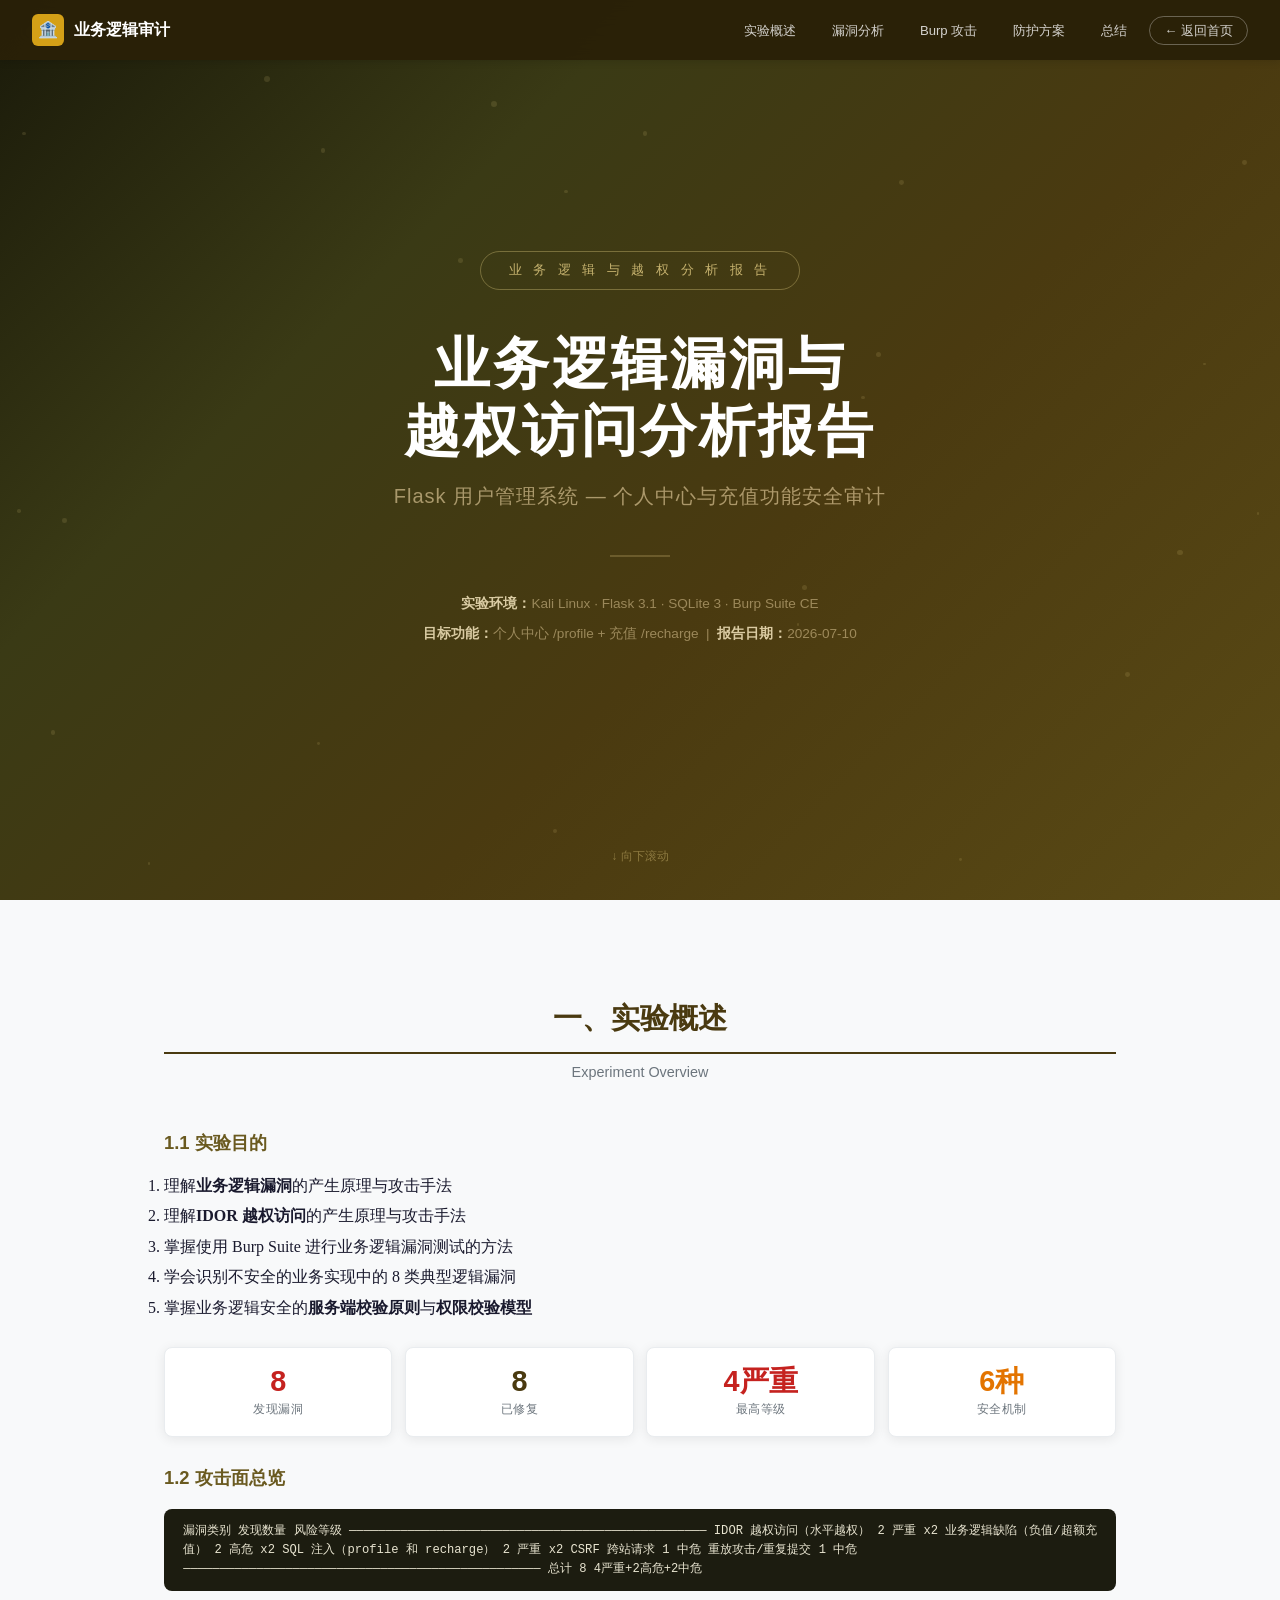
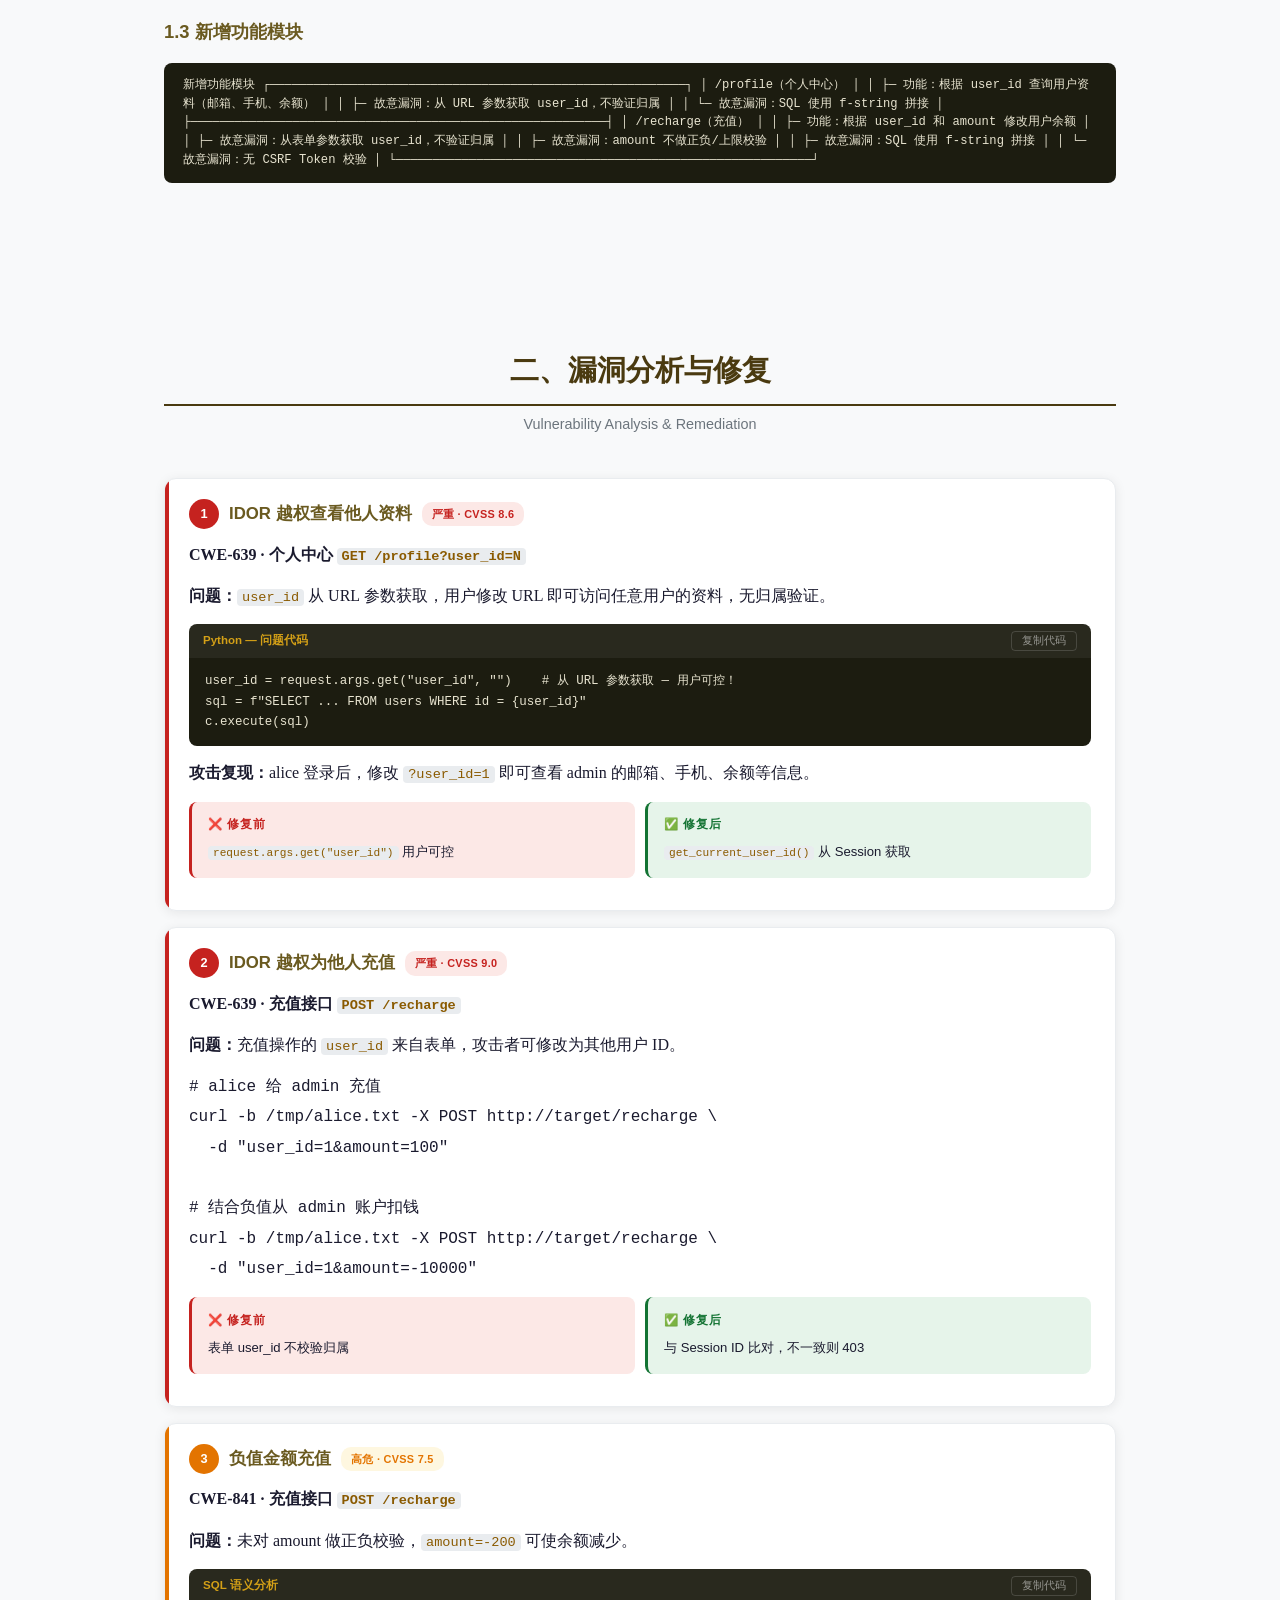
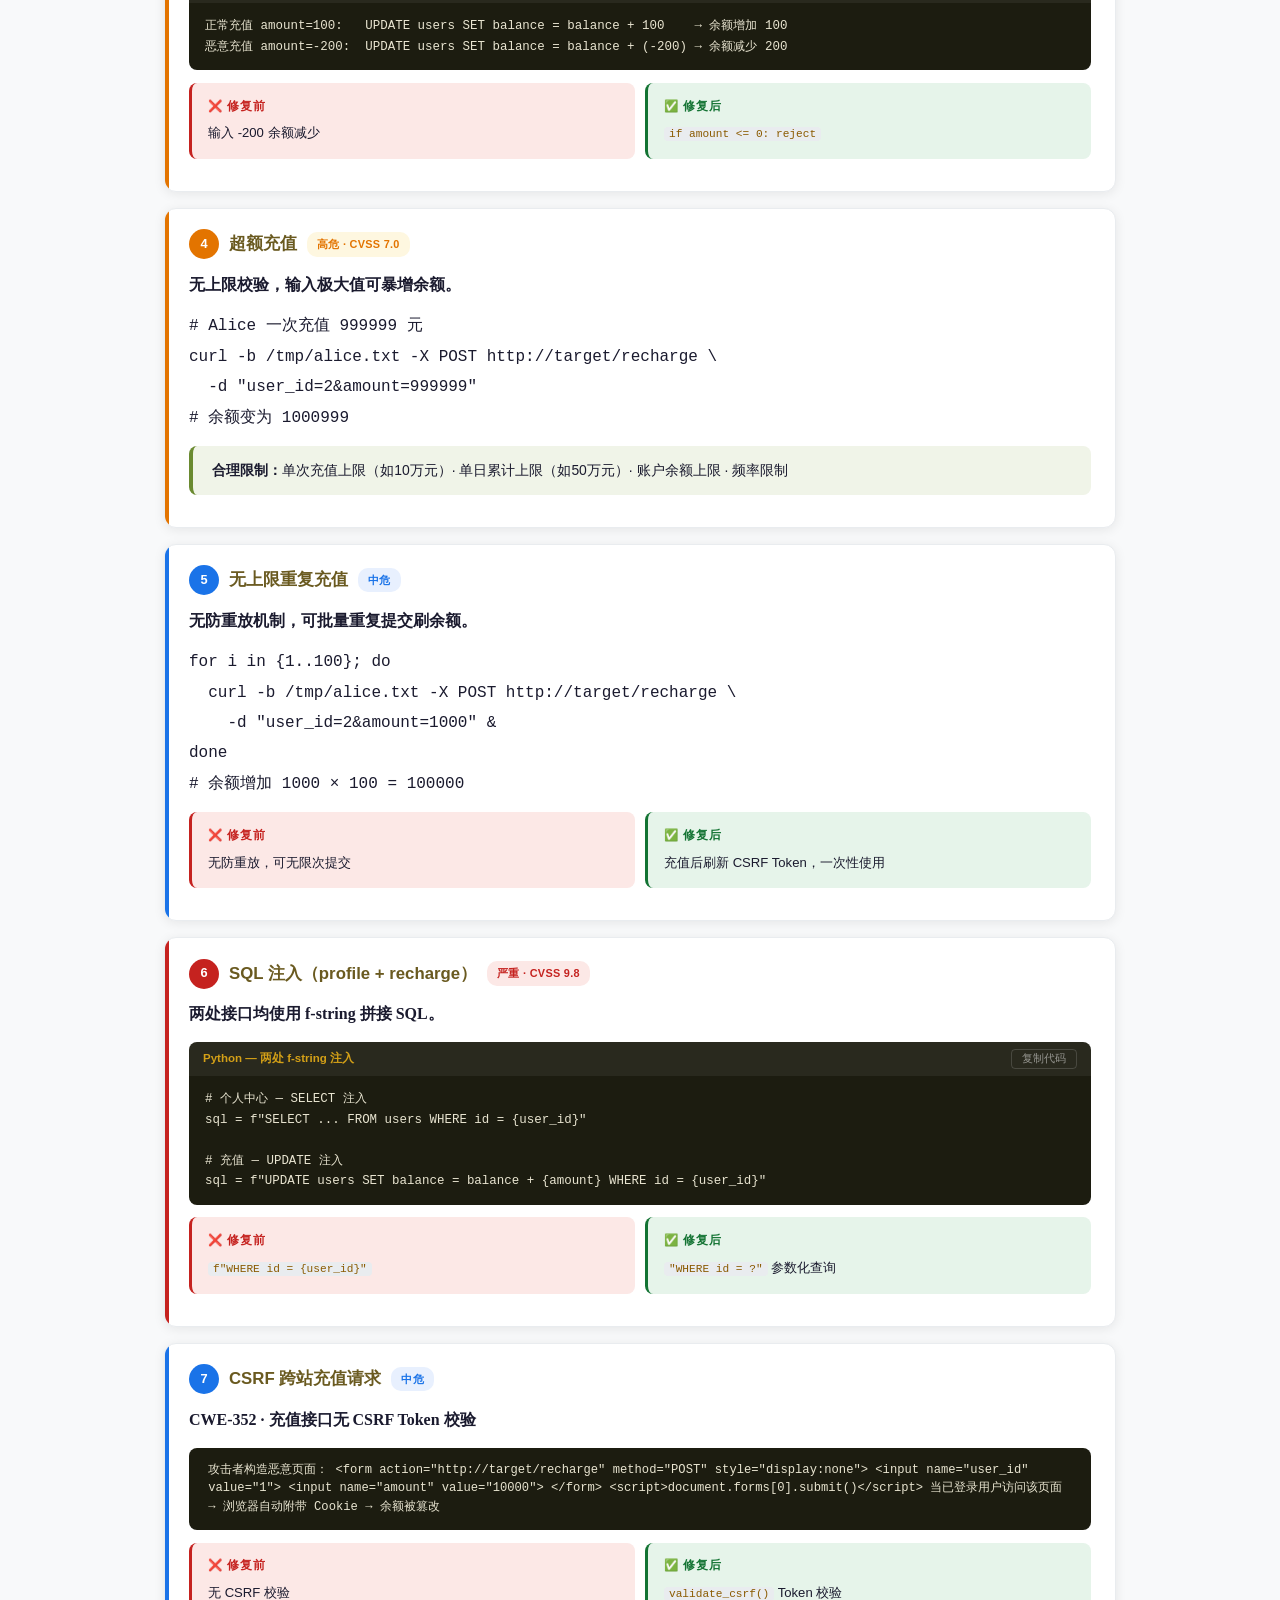
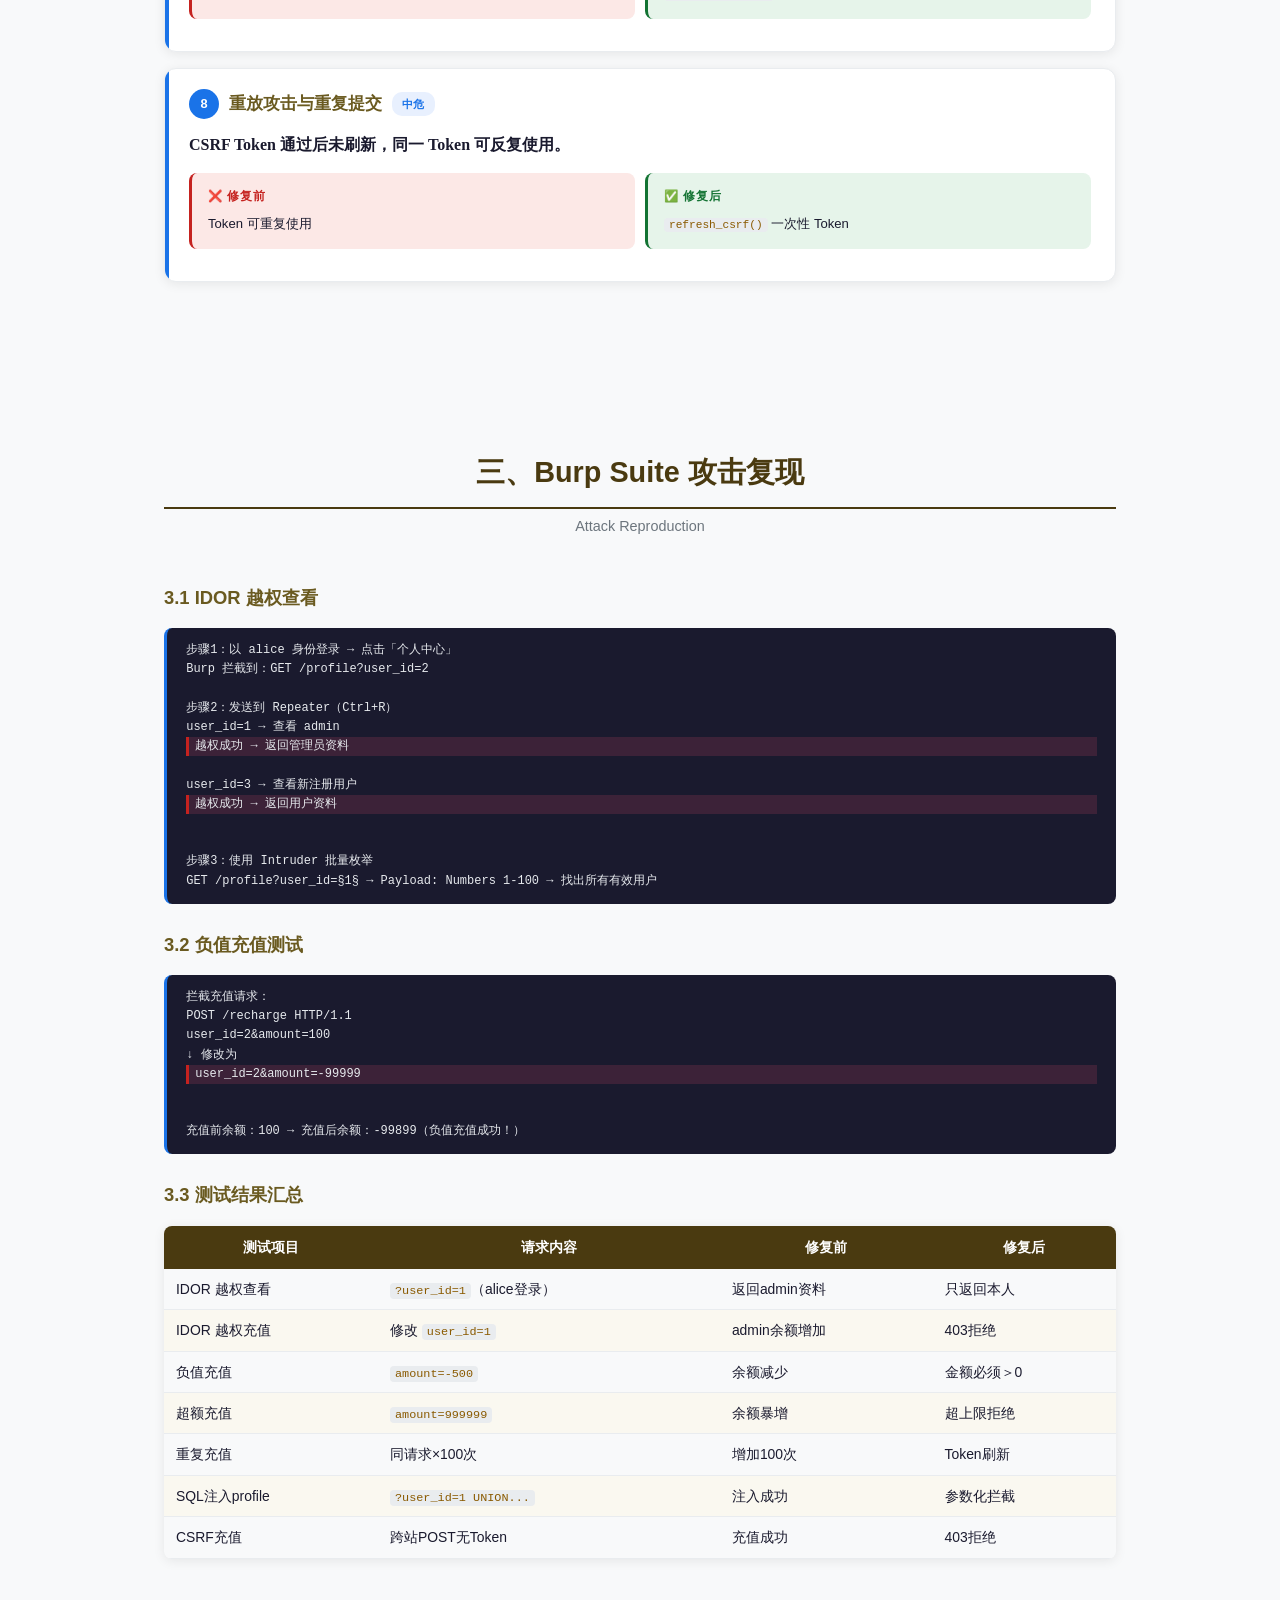
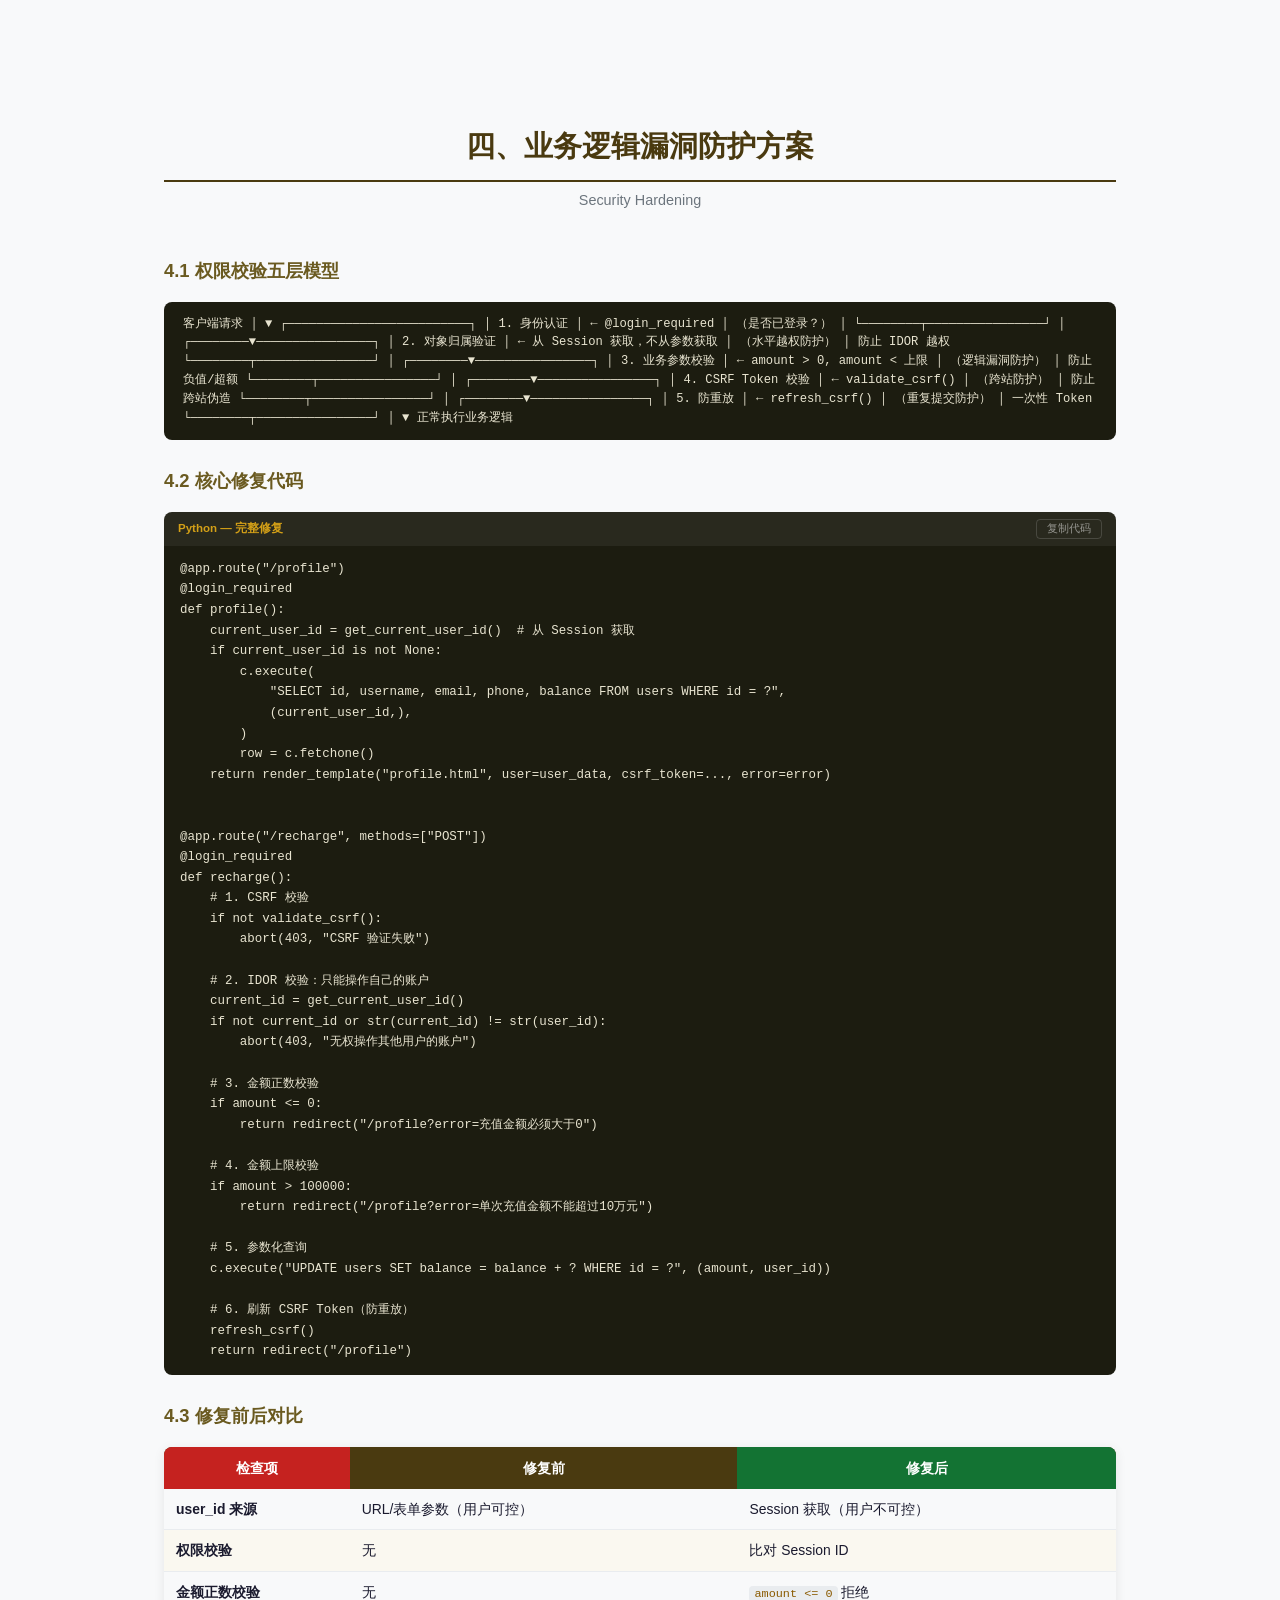
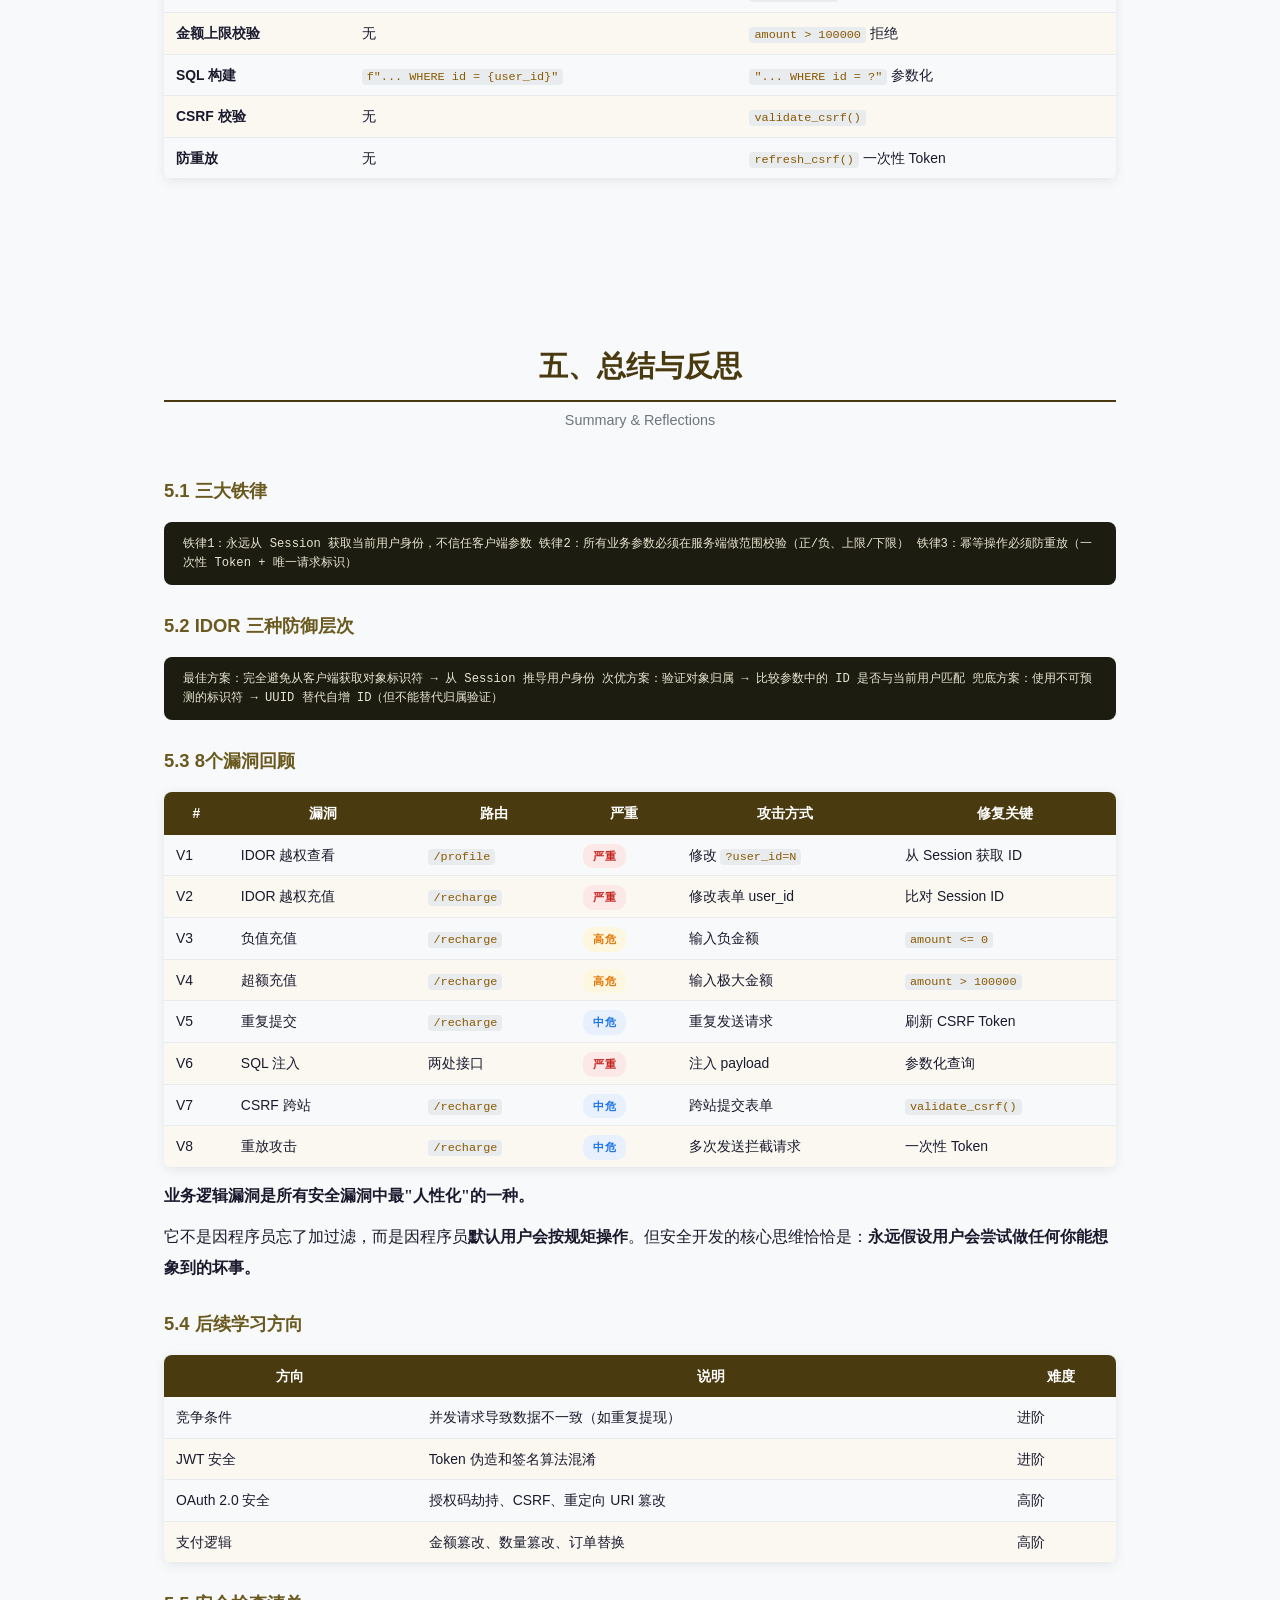
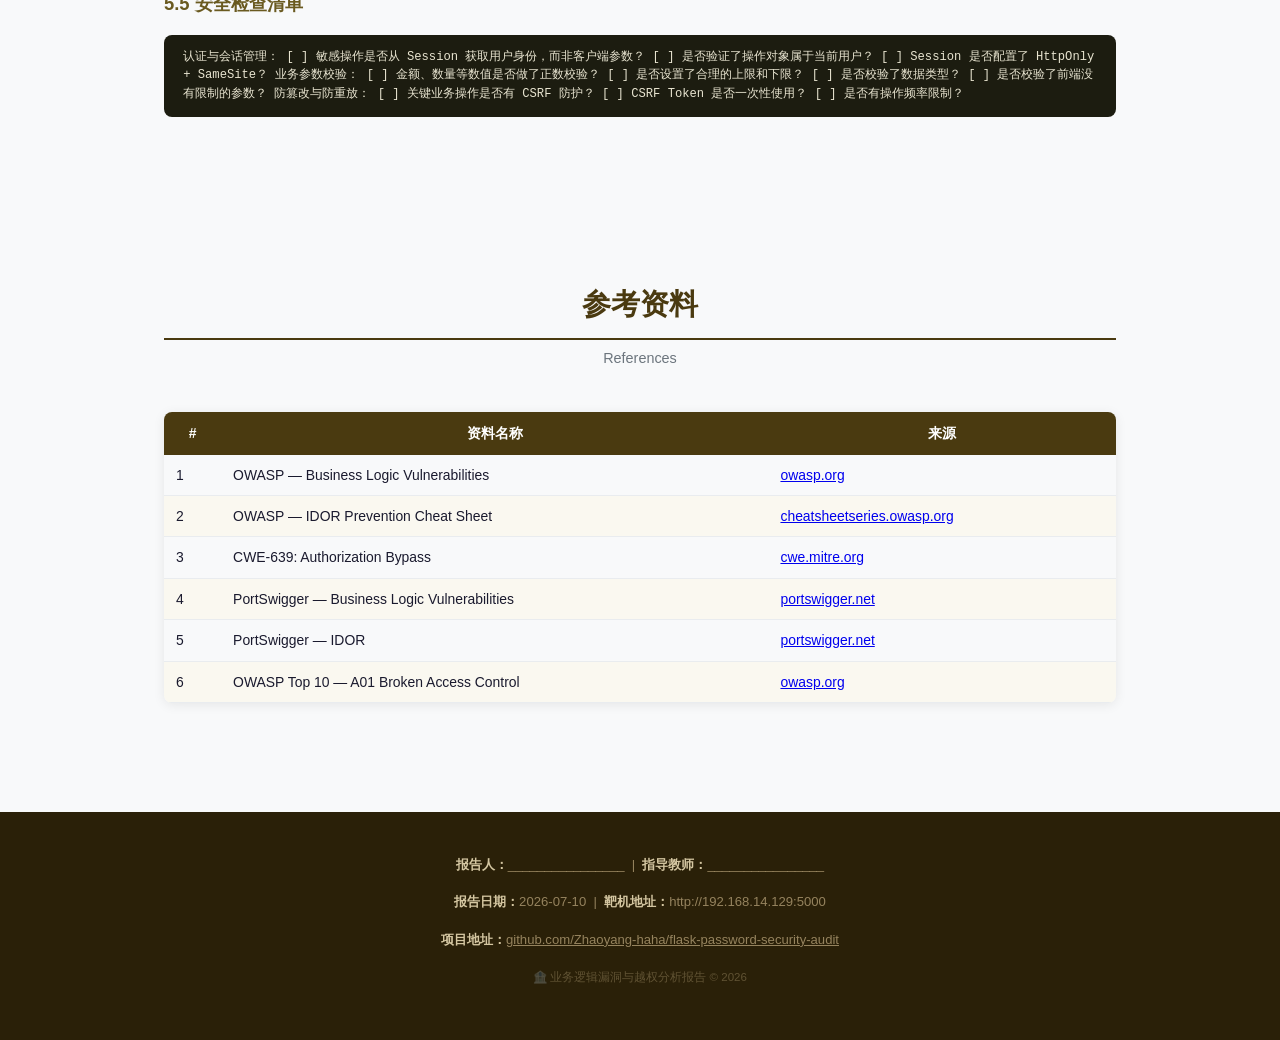
==== business-logic-audit/index.html @ 37bab491 "🔒 Add CSRF Vulnerability Audit report (restore all previous reports) - New: csrf-audit/ — 5 CSRF vul" ====
<!DOCTYPE html>
<html lang="zh-CN">
<head>
<meta charset="UTF-8">
<meta name="viewport" content="width=device-width, initial-scale=1.0">
<meta name="description" content="业务逻辑漏洞与越权访问分析报告 — 8 类漏洞分析与修复，涵盖 IDOR、负值充值、CSRF 等">
<meta property="og:title" content="业务逻辑漏洞与越权访问分析报告">
<meta property="og:description" content="个人中心与充值功能安全审计 — 8个漏洞 + 6种安全机制">
<title>业务逻辑漏洞与越权分析报告 | Flask 安全审计</title>
<link rel="stylesheet" href="css/style.css">
<link rel="icon" href="data:image/svg+xml,<svg xmlns=%22http://www.w3.org/2000/svg%22 viewBox=%220 0 100 100%22><text y=%22.9em%22 font-size=%2290%22>🏦</text></svg>">
</head>
<body>

<nav class="navbar">
  <a href="../" class="nav-brand"><span class="brand-icon">🏦</span> 业务逻辑审计</a>
  <button class="nav-toggle">☰</button>
  <ul class="nav-links">
    <li><a href="#overview">实验概述</a></li>
    <li><a href="#vulns">漏洞分析</a></li>
    <li><a href="#burp">Burp 攻击</a></li>
    <li><a href="#fix">防护方案</a></li>
    <li><a href="#summary">总结</a></li>
    <li><a href="../" style="border:1px solid rgba(255,255,255,0.3);">← 返回首页</a></li>
  </ul>
</nav>

<header class="hero">
  <div class="hero-particles"></div>
  <div class="hero-badge">业 务 逻 辑 与 越 权 分 析 报 告</div>
  <h1>业务逻辑漏洞与<br>越权访问分析报告</h1>
  <p class="hero-sub">Flask 用户管理系统 — 个人中心与充值功能安全审计</p>
  <div class="hero-divider"></div>
  <div class="hero-meta">
    <strong>实验环境：</strong>Kali Linux · Flask 3.1 · SQLite 3 · Burp Suite CE<br>
    <strong>目标功能：</strong>个人中心 /profile + 充值 /recharge &nbsp;|&nbsp; <strong>报告日期：</strong>2026-07-10
  </div>
  <div class="hero-scroll">↓ 向下滚动</div>
</header>

<main class="container">

<section id="overview" class="section">
  <div class="section-header"><h2>一、实验概述</h2><p>Experiment Overview</p></div>

  <h3>1.1 实验目的</h3>
  <ol>
    <li>理解<strong>业务逻辑漏洞</strong>的产生原理与攻击手法</li>
    <li>理解<strong>IDOR 越权访问</strong>的产生原理与攻击手法</li>
    <li>掌握使用 Burp Suite 进行业务逻辑漏洞测试的方法</li>
    <li>学会识别不安全的业务实现中的 8 类典型逻辑漏洞</li>
    <li>掌握业务逻辑安全的<strong>服务端校验原则</strong>与<strong>权限校验模型</strong></li>
  </ol>

  <div class="summary-stats">
    <div class="stat-card stat-danger"><div class="stat-num">8</div><div class="stat-label">发现漏洞</div></div>
    <div class="stat-card"><div class="stat-num">8</div><div class="stat-label">已修复</div></div>
    <div class="stat-card stat-danger"><div class="stat-num">4严重</div><div class="stat-label">最高等级</div></div>
    <div class="stat-card stat-warn"><div class="stat-num">6种</div><div class="stat-label">安全机制</div></div>
  </div>

  <h3>1.2 攻击面总览</h3>
  <div class="arch-box">
漏洞类别                    发现数量    风险等级
─────────────────────────────────────────────────
IDOR 越权访问（水平越权）        2         严重 x2
业务逻辑缺陷（负值/超额充值）    2         高危 x2
SQL 注入（profile 和 recharge）  2         严重 x2
CSRF 跨站请求                    1         中危
重放攻击/重复提交                1         中危
─────────────────────────────────────────────────
总计                             8    4严重+2高危+2中危
  </div>

  <h3>1.3 新增功能模块</h3>
  <div class="arch-box">
新增功能模块
┌─────────────────────────────────────────────────────────┐
│                  /profile（个人中心）                      │
│  ├─ 功能：根据 user_id 查询用户资料（邮箱、手机、余额）    │
│  ├─ 故意漏洞：从 URL 参数获取 user_id，不验证归属          │
│  └─ 故意漏洞：SQL 使用 f-string 拼接                       │
├─────────────────────────────────────────────────────────┤
│                  /recharge（充值）                          │
│  ├─ 功能：根据 user_id 和 amount 修改用户余额               │
│  ├─ 故意漏洞：从表单参数获取 user_id，不验证归属              │
│  ├─ 故意漏洞：amount 不做正负/上限校验                      │
│  ├─ 故意漏洞：SQL 使用 f-string 拼接                        │
│  └─ 故意漏洞：无 CSRF Token 校验                            │
└─────────────────────────────────────────────────────────┘
  </div>
</section>

<section id="vulns" class="section">
  <div class="section-header"><h2>二、漏洞分析与修复</h2><p>Vulnerability Analysis &amp; Remediation</p></div>

  <!-- V1 -->
  <div class="vuln-card sev-critical">
    <div class="vuln-header"><span class="vuln-num">1</span><h3>IDOR 越权查看他人资料</h3><span class="tag tag-critical">严重 · CVSS 8.6</span></div>
    <p><strong>CWE-639 · 个人中心 <code>GET /profile?user_id=N</code></strong></p>
    <p><strong>问题：</strong><code>user_id</code> 从 URL 参数获取，用户修改 URL 即可访问任意用户的资料，无归属验证。</p>
    <div class="code-block">
      <div class="code-header"><span class="code-lang">Python — 问题代码</span><button class="copy-btn">复制代码</button></div>
      <pre>user_id = request.args.get("user_id", "")    # 从 URL 参数获取 — 用户可控！
sql = f"SELECT ... FROM users WHERE id = {user_id}"
c.execute(sql)</pre>
    </div>
    <p><strong>攻击复现：</strong>alice 登录后，修改 <code>?user_id=1</code> 即可查看 admin 的邮箱、手机、余额等信息。</p>
    <div class="fix-compare">
      <div class="fix-box fix-before"><span class="fix-label">❌ 修复前</span><code>request.args.get("user_id")</code> 用户可控</div>
      <div class="fix-box fix-after"><span class="fix-label">✅ 修复后</span><code>get_current_user_id()</code> 从 Session 获取</div>
    </div>
  </div>

  <!-- V2 -->
  <div class="vuln-card sev-critical">
    <div class="vuln-header"><span class="vuln-num">2</span><h3>IDOR 越权为他人充值</h3><span class="tag tag-critical">严重 · CVSS 9.0</span></div>
    <p><strong>CWE-639 · 充值接口 <code>POST /recharge</code></strong></p>
    <p><strong>问题：</strong>充值操作的 <code>user_id</code> 来自表单，攻击者可修改为其他用户 ID。</p>
    <pre># alice 给 admin 充值
curl -b /tmp/alice.txt -X POST http://target/recharge \
  -d "user_id=1&amount=100"

# 结合负值从 admin 账户扣钱
curl -b /tmp/alice.txt -X POST http://target/recharge \
  -d "user_id=1&amount=-10000"</pre>
    <div class="fix-compare">
      <div class="fix-box fix-before"><span class="fix-label">❌ 修复前</span>表单 user_id 不校验归属</div>
      <div class="fix-box fix-after"><span class="fix-label">✅ 修复后</span>与 Session ID 比对，不一致则 403</div>
    </div>
  </div>

  <!-- V3 -->
  <div class="vuln-card sev-high">
    <div class="vuln-header"><span class="vuln-num">3</span><h3>负值金额充值</h3><span class="tag tag-high">高危 · CVSS 7.5</span></div>
    <p><strong>CWE-841 · 充值接口 <code>POST /recharge</code></strong></p>
    <p><strong>问题：</strong>未对 amount 做正负校验，<code>amount=-200</code> 可使余额减少。</p>
    <div class="code-block">
      <div class="code-header"><span class="code-lang">SQL 语义分析</span><button class="copy-btn">复制代码</button></div>
      <pre>正常充值 amount=100:   UPDATE users SET balance = balance + 100    → 余额增加 100
恶意充值 amount=-200:  UPDATE users SET balance = balance + (-200) → 余额减少 200</pre>
    </div>
    <div class="fix-compare">
      <div class="fix-box fix-before"><span class="fix-label">❌ 修复前</span>输入 -200 余额减少</div>
      <div class="fix-box fix-after"><span class="fix-label">✅ 修复后</span><code>if amount &lt;= 0: reject</code></div>
    </div>
  </div>

  <!-- V4 -->
  <div class="vuln-card sev-high">
    <div class="vuln-header"><span class="vuln-num">4</span><h3>超额充值</h3><span class="tag tag-high">高危 · CVSS 7.0</span></div>
    <p><strong>无上限校验，输入极大值可暴增余额。</strong></p>
    <pre># Alice 一次充值 999999 元
curl -b /tmp/alice.txt -X POST http://target/recharge \
  -d "user_id=2&amount=999999"
# 余额变为 1000999</pre>
    <div class="info-box"><strong>合理限制：</strong>单次充值上限（如10万元）· 单日累计上限（如50万元）· 账户余额上限 · 频率限制</div>
  </div>

  <!-- V5 -->
  <div class="vuln-card sev-medium">
    <div class="vuln-header"><span class="vuln-num">5</span><h3>无上限重复充值</h3><span class="tag tag-medium">中危</span></div>
    <p><strong>无防重放机制，可批量重复提交刷余额。</strong></p>
    <pre>for i in {1..100}; do
  curl -b /tmp/alice.txt -X POST http://target/recharge \
    -d "user_id=2&amount=1000" &
done
# 余额增加 1000 × 100 = 100000</pre>
    <div class="fix-compare">
      <div class="fix-box fix-before"><span class="fix-label">❌ 修复前</span>无防重放，可无限次提交</div>
      <div class="fix-box fix-after"><span class="fix-label">✅ 修复后</span>充值后刷新 CSRF Token，一次性使用</div>
    </div>
  </div>

  <!-- V6 -->
  <div class="vuln-card sev-critical">
    <div class="vuln-header"><span class="vuln-num">6</span><h3>SQL 注入（profile + recharge）</h3><span class="tag tag-critical">严重 · CVSS 9.8</span></div>
    <p><strong>两处接口均使用 f-string 拼接 SQL。</strong></p>
    <div class="code-block">
      <div class="code-header"><span class="code-lang">Python — 两处 f-string 注入</span><button class="copy-btn">复制代码</button></div>
      <pre># 个人中心 — SELECT 注入
sql = f"SELECT ... FROM users WHERE id = {user_id}"

# 充值 — UPDATE 注入
sql = f"UPDATE users SET balance = balance + {amount} WHERE id = {user_id}"</pre>
    </div>
    <div class="fix-compare">
      <div class="fix-box fix-before"><span class="fix-label">❌ 修复前</span><code>f"WHERE id = {user_id}"</code></div>
      <div class="fix-box fix-after"><span class="fix-label">✅ 修复后</span><code>"WHERE id = ?"</code> 参数化查询</div>
    </div>
  </div>

  <!-- V7 -->
  <div class="vuln-card sev-medium">
    <div class="vuln-header"><span class="vuln-num">7</span><h3>CSRF 跨站充值请求</h3><span class="tag tag-medium">中危</span></div>
    <p><strong>CWE-352 · 充值接口无 CSRF Token 校验</strong></p>
    <div class="arch-box">
攻击者构造恶意页面：
&lt;form action="http://target/recharge" method="POST" style="display:none"&gt;
  &lt;input name="user_id" value="1"&gt;
  &lt;input name="amount" value="10000"&gt;
&lt;/form&gt;
&lt;script&gt;document.forms[0].submit()&lt;/script&gt;

当已登录用户访问该页面 → 浏览器自动附带 Cookie → 余额被篡改
    </div>
    <div class="fix-compare">
      <div class="fix-box fix-before"><span class="fix-label">❌ 修复前</span>无 CSRF 校验</div>
      <div class="fix-box fix-after"><span class="fix-label">✅ 修复后</span><code>validate_csrf()</code> Token 校验</div>
    </div>
  </div>

  <!-- V8 -->
  <div class="vuln-card sev-medium">
    <div class="vuln-header"><span class="vuln-num">8</span><h3>重放攻击与重复提交</h3><span class="tag tag-medium">中危</span></div>
    <p><strong>CSRF Token 通过后未刷新，同一 Token 可反复使用。</strong></p>
    <div class="fix-compare">
      <div class="fix-box fix-before"><span class="fix-label">❌ 修复前</span>Token 可重复使用</div>
      <div class="fix-box fix-after"><span class="fix-label">✅ 修复后</span><code>refresh_csrf()</code> 一次性 Token</div>
    </div>
  </div>
</section>

<section id="burp" class="section">
  <div class="section-header"><h2>三、Burp Suite 攻击复现</h2><p>Attack Reproduction</p></div>

  <h3>3.1 IDOR 越权查看</h3>
  <div class="burp-panel">
步骤1：以 alice 身份登录 → 点击「个人中心」<br>
Burp 拦截到：GET /profile?user_id=2<br><br>
步骤2：发送到 Repeater（Ctrl+R）<br>
  user_id=1 → 查看 admin      <span class="hl">越权成功 → 返回管理员资料</span><br>
  user_id=3 → 查看新注册用户    <span class="hl">越权成功 → 返回用户资料</span><br><br>
步骤3：使用 Intruder 批量枚举<br>
  GET /profile?user_id=§1§  →  Payload: Numbers 1-100 → 找出所有有效用户
  </div>

  <h3>3.2 负值充值测试</h3>
  <div class="burp-panel">
拦截充值请求：<br>
POST /recharge HTTP/1.1<br>
user_id=2&amount=100<br>
              ↓ 修改为<br>
<span class="hl">user_id=2&amount=-99999</span><br><br>
充值前余额：100 → 充值后余额：-99899（负值充值成功！）
  </div>

  <h3>3.3 测试结果汇总</h3>
  <div class="table-wrapper">
    <table>
      <thead><tr><th>测试项目</th><th>请求内容</th><th>修复前</th><th>修复后</th></tr></thead>
      <tbody>
        <tr><td>IDOR 越权查看</td><td><code>?user_id=1</code>（alice登录）</td><td>返回admin资料</td><td>只返回本人</td></tr>
        <tr><td>IDOR 越权充值</td><td>修改 <code>user_id=1</code></td><td>admin余额增加</td><td>403拒绝</td></tr>
        <tr><td>负值充值</td><td><code>amount=-500</code></td><td>余额减少</td><td>金额必须＞0</td></tr>
        <tr><td>超额充值</td><td><code>amount=999999</code></td><td>余额暴增</td><td>超上限拒绝</td></tr>
        <tr><td>重复充值</td><td>同请求×100次</td><td>增加100次</td><td>Token刷新</td></tr>
        <tr><td>SQL注入profile</td><td><code>?user_id=1 UNION...</code></td><td>注入成功</td><td>参数化拦截</td></tr>
        <tr><td>CSRF充值</td><td>跨站POST无Token</td><td>充值成功</td><td>403拒绝</td></tr>
      </tbody>
    </table>
  </div>
</section>

<section id="fix" class="section">
  <div class="section-header"><h2>四、业务逻辑漏洞防护方案</h2><p>Security Hardening</p></div>

  <h3>4.1 权限校验五层模型</h3>
  <div class="arch-box">
              客户端请求
                  │
                  ▼
    ┌─────────────────────────┐
    │ 1. 身份认证             │  ← @login_required
    │    （是否已登录？）      │
    └────────┬────────────────┘
             │
    ┌────────▼────────────────┐
    │ 2. 对象归属验证          │  ← 从 Session 获取，不从参数获取
    │    （水平越权防护）      │     防止 IDOR 越权
    └────────┬────────────────┘
             │
    ┌────────▼────────────────┐
    │ 3. 业务参数校验          │  ← amount > 0, amount < 上限
    │    （逻辑漏洞防护）      │     防止负值/超额
    └────────┬────────────────┘
             │
    ┌────────▼────────────────┐
    │ 4. CSRF Token 校验      │  ← validate_csrf()
    │    （跨站防护）          │     防止跨站伪造
    └────────┬────────────────┘
             │
    ┌────────▼────────────────┐
    │ 5. 防重放                │  ← refresh_csrf()
    │    （重复提交防护）      │     一次性 Token
    └────────┬────────────────┘
             │
             ▼
        正常执行业务逻辑
  </div>

  <h3>4.2 核心修复代码</h3>
  <div class="code-block">
    <div class="code-header"><span class="code-lang">Python — 完整修复</span><button class="copy-btn">复制代码</button></div>
    <pre>@app.route("/profile")
@login_required
def profile():
    current_user_id = get_current_user_id()  # 从 Session 获取
    if current_user_id is not None:
        c.execute(
            "SELECT id, username, email, phone, balance FROM users WHERE id = ?",
            (current_user_id,),
        )
        row = c.fetchone()
    return render_template("profile.html", user=user_data, csrf_token=..., error=error)


@app.route("/recharge", methods=["POST"])
@login_required
def recharge():
    # 1. CSRF 校验
    if not validate_csrf():
        abort(403, "CSRF 验证失败")

    # 2. IDOR 校验：只能操作自己的账户
    current_id = get_current_user_id()
    if not current_id or str(current_id) != str(user_id):
        abort(403, "无权操作其他用户的账户")

    # 3. 金额正数校验
    if amount &lt;= 0:
        return redirect("/profile?error=充值金额必须大于0")

    # 4. 金额上限校验
    if amount > 100000:
        return redirect("/profile?error=单次充值金额不能超过10万元")

    # 5. 参数化查询
    c.execute("UPDATE users SET balance = balance + ? WHERE id = ?", (amount, user_id))

    # 6. 刷新 CSRF Token（防重放）
    refresh_csrf()
    return redirect("/profile")</pre>
  </div>

  <h3>4.3 修复前后对比</h3>
  <div class="table-wrapper">
    <table class="compare-table">
      <thead><tr><th>检查项</th><th>修复前</th><th>修复后</th></tr></thead>
      <tbody>
        <tr><td><strong>user_id 来源</strong></td><td>URL/表单参数（用户可控）</td><td>Session 获取（用户不可控）</td></tr>
        <tr><td><strong>权限校验</strong></td><td>无</td><td>比对 Session ID</td></tr>
        <tr><td><strong>金额正数校验</strong></td><td>无</td><td><code>amount &lt;= 0</code> 拒绝</td></tr>
        <tr><td><strong>金额上限校验</strong></td><td>无</td><td><code>amount &gt; 100000</code> 拒绝</td></tr>
        <tr><td><strong>SQL 构建</strong></td><td><code>f"... WHERE id = {user_id}"</code></td><td><code>"... WHERE id = ?"</code> 参数化</td></tr>
        <tr><td><strong>CSRF 校验</strong></td><td>无</td><td><code>validate_csrf()</code></td></tr>
        <tr><td><strong>防重放</strong></td><td>无</td><td><code>refresh_csrf()</code> 一次性 Token</td></tr>
      </tbody>
    </table>
  </div>
</section>

<section id="summary" class="section">
  <div class="section-header"><h2>五、总结与反思</h2><p>Summary &amp; Reflections</p></div>

  <h3>5.1 三大铁律</h3>
  <div class="arch-box">
铁律1：永远从 Session 获取当前用户身份，不信任客户端参数
铁律2：所有业务参数必须在服务端做范围校验（正/负、上限/下限）
铁律3：幂等操作必须防重放（一次性 Token + 唯一请求标识）
  </div>

  <h3>5.2 IDOR 三种防御层次</h3>
  <div class="arch-box">
最佳方案：完全避免从客户端获取对象标识符 → 从 Session 推导用户身份

次优方案：验证对象归属 → 比较参数中的 ID 是否与当前用户匹配

兜底方案：使用不可预测的标识符 → UUID 替代自增 ID（但不能替代归属验证）
  </div>

  <h3>5.3 8个漏洞回顾</h3>
  <div class="table-wrapper">
    <table>
      <thead><tr><th>#</th><th>漏洞</th><th>路由</th><th>严重</th><th>攻击方式</th><th>修复关键</th></tr></thead>
      <tbody>
        <tr><td>V1</td><td>IDOR 越权查看</td><td><code>/profile</code></td><td><span class="tag tag-critical">严重</span></td><td>修改 <code>?user_id=N</code></td><td>从 Session 获取 ID</td></tr>
        <tr><td>V2</td><td>IDOR 越权充值</td><td><code>/recharge</code></td><td><span class="tag tag-critical">严重</span></td><td>修改表单 user_id</td><td>比对 Session ID</td></tr>
        <tr><td>V3</td><td>负值充值</td><td><code>/recharge</code></td><td><span class="tag tag-high">高危</span></td><td>输入负金额</td><td><code>amount &lt;= 0</code></td></tr>
        <tr><td>V4</td><td>超额充值</td><td><code>/recharge</code></td><td><span class="tag tag-high">高危</span></td><td>输入极大金额</td><td><code>amount &gt; 100000</code></td></tr>
        <tr><td>V5</td><td>重复提交</td><td><code>/recharge</code></td><td><span class="tag tag-medium">中危</span></td><td>重复发送请求</td><td>刷新 CSRF Token</td></tr>
        <tr><td>V6</td><td>SQL 注入</td><td>两处接口</td><td><span class="tag tag-critical">严重</span></td><td>注入 payload</td><td>参数化查询</td></tr>
        <tr><td>V7</td><td>CSRF 跨站</td><td><code>/recharge</code></td><td><span class="tag tag-medium">中危</span></td><td>跨站提交表单</td><td><code>validate_csrf()</code></td></tr>
        <tr><td>V8</td><td>重放攻击</td><td><code>/recharge</code></td><td><span class="tag tag-medium">中危</span></td><td>多次发送拦截请求</td><td>一次性 Token</td></tr>
      </tbody>
    </table>
  </div>

  <blockquote>
    <p><strong>业务逻辑漏洞是所有安全漏洞中最"人性化"的一种。</strong></p>
    <p>它不是因程序员忘了加过滤，而是因程序员<strong>默认用户会按规矩操作</strong>。但安全开发的核心思维恰恰是：<strong>永远假设用户会尝试做任何你能想象到的坏事。</strong></p>
  </blockquote>

  <h3>5.4 后续学习方向</h3>
  <div class="table-wrapper">
    <table>
      <thead><tr><th>方向</th><th>说明</th><th>难度</th></tr></thead>
      <tbody>
        <tr><td>竞争条件</td><td>并发请求导致数据不一致（如重复提现）</td><td>进阶</td></tr>
        <tr><td>JWT 安全</td><td>Token 伪造和签名算法混淆</td><td>进阶</td></tr>
        <tr><td>OAuth 2.0 安全</td><td>授权码劫持、CSRF、重定向 URI 篡改</td><td>高阶</td></tr>
        <tr><td>支付逻辑</td><td>金额篡改、数量篡改、订单替换</td><td>高阶</td></tr>
      </tbody>
    </table>
  </div>

  <h3>5.5 安全检查清单</h3>
  <div class="arch-box">
认证与会话管理：
[ ] 敏感操作是否从 Session 获取用户身份，而非客户端参数？
[ ] 是否验证了操作对象属于当前用户？
[ ] Session 是否配置了 HttpOnly + SameSite？

业务参数校验：
[ ] 金额、数量等数值是否做了正数校验？
[ ] 是否设置了合理的上限和下限？
[ ] 是否校验了数据类型？
[ ] 是否校验了前端没有限制的参数？

防篡改与防重放：
[ ] 关键业务操作是否有 CSRF 防护？
[ ] CSRF Token 是否一次性使用？
[ ] 是否有操作频率限制？
  </div>
</section>

<section class="section">
  <div class="section-header"><h2>参考资料</h2><p>References</p></div>
  <div class="table-wrapper">
    <table>
      <thead><tr><th style="width:6%">#</th><th>资料名称</th><th>来源</th></tr></thead>
      <tbody>
        <tr><td>1</td><td>OWASP — Business Logic Vulnerabilities</td><td><a href="https://owasp.org/www-community/vulnerabilities/Business_logic_vulnerability" target="_blank">owasp.org</a></td></tr>
        <tr><td>2</td><td>OWASP — IDOR Prevention Cheat Sheet</td><td><a href="https://cheatsheetseries.owasp.org/cheatsheets/Insecure_Direct_Object_Reference_Prevention_Cheat_Sheet.html" target="_blank">cheatsheetseries.owasp.org</a></td></tr>
        <tr><td>3</td><td>CWE-639: Authorization Bypass</td><td><a href="https://cwe.mitre.org/data/definitions/639.html" target="_blank">cwe.mitre.org</a></td></tr>
        <tr><td>4</td><td>PortSwigger — Business Logic Vulnerabilities</td><td><a href="https://portswigger.net/web-security/logic-flaws" target="_blank">portswigger.net</a></td></tr>
        <tr><td>5</td><td>PortSwigger — IDOR</td><td><a href="https://portswigger.net/web-security/access-control/idor" target="_blank">portswigger.net</a></td></tr>
        <tr><td>6</td><td>OWASP Top 10 — A01 Broken Access Control</td><td><a href="https://owasp.org/Top10/A01_2021-Broken_Access_Control/" target="_blank">owasp.org</a></td></tr>
      </tbody>
    </table>
  </div>
</section>

</main>

<footer class="footer">
  <div class="container">
    <p><strong>报告人：</strong>________________ &nbsp;|&nbsp; <strong>指导教师：</strong>________________</p>
    <p><strong>报告日期：</strong>2026-07-10 &nbsp;|&nbsp; <strong>靶机地址：</strong>http://192.168.14.129:5000</p>
    <p><strong>项目地址：</strong><a href="https://github.com/Zhaoyang-haha/flask-password-security-audit" target="_blank">github.com/Zhaoyang-haha/flask-password-security-audit</a></p>
    <p style="margin-top:.8rem;font-size:.72rem;color:rgba(255,230,180,0.25);">🏦 业务逻辑漏洞与越权分析报告 &copy; 2026</p>
  </div>
</footer>

<button class="back-to-top">↑</button>
<script src="js/main.js"></script>
</body>
</html>
---- business-logic-audit/css/style.css ----
:root {
  --primary:       #4a3a10;
  --primary-light: #6a5a20;
  --primary-dark:  #2a2008;
  --accent:        #c5221f;
  --accent-light:  #e07a7a;
  --gold:          #d4a017;
  --success:       #137333;
  --success-light: #e6f4ea;
  --warning:       #e37400;
  --warning-light: #fef7e0;
  --gray-50:       #f8f9fa;
  --gray-100:      #f1f3f5;
  --gray-200:      #e9ecef;
  --gray-300:      #d0d7de;
  --gray-500:      #6c757d;
  --gray-700:      #495057;
  --gray-900:      #1a1a2e;
  --font-serif:    "Noto Serif CJK SC","Noto Serif",Georgia,serif;
  --font-sans:     "Noto Sans CJK SC","Noto Sans",-apple-system,BlinkMacSystemFont,"Segoe UI",sans-serif;
  --font-mono:     "Noto Sans Mono CJK SC","Fira Code","Consolas",monospace;
  --radius:        8px;
  --radius-lg:     12px;
  --shadow:        0 2px 12px rgba(0,0,0,0.08);
  --shadow-lg:     0 4px 24px rgba(0,0,0,0.12);
  --transition:    0.3s cubic-bezier(0.4,0,0.2,1);
}
*,*::before,*::after{margin:0;padding:0;box-sizing:border-box}
html{scroll-behavior:smooth;font-size:16px}
body{font-family:var(--font-serif);color:var(--gray-900);line-height:1.9;background:var(--gray-50);-webkit-font-smoothing:antialiased}

.navbar{position:fixed;top:0;left:0;right:0;z-index:1000;background:rgba(42,32,8,0.97);backdrop-filter:blur(12px);padding:0 2rem;height:60px;display:flex;align-items:center;justify-content:space-between;box-shadow:0 1px 8px rgba(0,0,0,0.15);transition:transform var(--transition)}
.navbar.hidden{transform:translateY(-100%)}
.nav-brand{font-family:var(--font-sans);color:#fff;font-weight:700;font-size:1rem;display:flex;align-items:center;gap:10px;text-decoration:none}
.nav-brand .brand-icon{width:32px;height:32px;background:var(--gold);border-radius:6px;display:flex;align-items:center;justify-content:center}
.nav-links{display:flex;gap:8px;list-style:none}
.nav-links a{font-family:var(--font-sans);color:rgba(255,255,255,0.8);text-decoration:none;font-size:.82rem;padding:6px 14px;border-radius:20px;transition:all var(--transition)}
.nav-links a:hover{background:rgba(255,255,255,0.12);color:#fff}
.nav-toggle{display:none;background:none;border:none;color:#fff;font-size:1.5rem;cursor:pointer}

.hero{min-height:100vh;display:flex;flex-direction:column;justify-content:center;align-items:center;text-align:center;background:linear-gradient(135deg,#1a1a0a 0%,#3a3a15 30%,#4a3a10 60%,#5a4a15 100%);color:#fff;padding:2rem;position:relative;overflow:hidden}
.hero-particles{position:absolute;inset:0;overflow:hidden;pointer-events:none}
.particle{position:absolute;width:4px;height:4px;background:rgba(255,230,150,0.12);border-radius:50%;animation:float 20s infinite}
@keyframes float{0%,100%{transform:translateY(0) rotate(0deg);opacity:0}10%{opacity:1}90%{opacity:1}100%{transform:translateY(-100vh) rotate(720deg);opacity:0}}
.hero-badge{display:inline-block;border:1.5px solid rgba(255,230,150,0.3);border-radius:30px;padding:6px 28px;font-family:var(--font-sans);font-size:.8rem;letter-spacing:4px;color:rgba(255,230,150,0.7);margin-bottom:2.5rem;z-index:1}
.hero h1{font-family:var(--font-sans);font-size:clamp(2rem,5vw,3.5rem);font-weight:800;letter-spacing:3px;z-index:1;margin-bottom:.8rem;line-height:1.2}
.hero-sub{font-size:clamp(.95rem,2vw,1.25rem);color:rgba(255,230,180,0.55);letter-spacing:1px;z-index:1;margin-bottom:2.5rem;font-family:var(--font-sans)}
.hero-divider{width:60px;height:2px;background:rgba(255,230,150,0.2);z-index:1;margin-bottom:2rem}
.hero-meta{font-family:var(--font-sans);font-size:.85rem;color:rgba(255,230,180,0.45);z-index:1;line-height:2.2}
.hero-meta strong{color:rgba(255,240,200,0.8)}
.hero-scroll{position:absolute;bottom:2rem;left:50%;transform:translateX(-50%);z-index:1;color:rgba(255,230,150,0.35);font-size:.75rem;font-family:var(--font-sans);animation:bounce 2s infinite}
@keyframes bounce{0%,100%{transform:translateX(-50%) translateY(0)}50%{transform:translateX(-50%) translateY(8px)}}

.container{max-width:1000px;margin:0 auto;padding:0 1.5rem}
.section{padding:3.5rem 0}
.section-header{text-align:center;margin-bottom:2.5rem}
.section-header h2{font-family:var(--font-sans);font-size:1.8rem;font-weight:700;color:var(--primary);margin-bottom:.3rem}
.section-header p{color:var(--gray-500);font-size:.9rem;font-family:var(--font-sans)}
h2{font-family:var(--font-sans);font-size:1.5rem;font-weight:700;color:var(--primary);margin:2.2rem 0 .8rem;padding-bottom:.4rem;border-bottom:2px solid var(--primary)}
h3{font-family:var(--font-sans);font-size:1.15rem;font-weight:700;color:var(--primary-light);margin:1.5rem 0 .6rem}
h4{font-family:var(--font-sans);font-size:1rem;font-weight:600;color:var(--gray-700);margin:1rem 0 .5rem}
p{margin-bottom:.7rem}

.code-block{position:relative;background:#1c1c10;border-radius:var(--radius);margin:.8rem 0;overflow:hidden}
.code-header{display:flex;justify-content:space-between;align-items:center;padding:6px 14px;background:rgba(255,255,255,0.06);font-family:var(--font-sans);font-size:.72rem;color:rgba(255,255,255,0.5)}
.code-lang{color:var(--gold);font-weight:600}
.copy-btn{background:none;border:1px solid rgba(255,255,255,0.15);color:rgba(255,255,255,0.5);padding:2px 10px;border-radius:4px;font-size:.68rem;cursor:pointer;font-family:var(--font-sans);transition:all var(--transition)}
.copy-btn:hover{background:rgba(255,255,255,0.1);color:#fff}
.code-block pre{padding:.8rem 1rem;font-family:var(--font-mono);font-size:.78rem;line-height:1.65;color:#e8e4d0;overflow-x:auto;margin:0;tab-size:4}
:not(pre)>code{font-family:var(--font-mono);font-size:.85em;background:var(--gray-200);padding:1px 5px;border-radius:4px;color:#8a5a00;word-break:break-all}

.table-wrapper{overflow-x:auto;margin:.8rem 0;border-radius:var(--radius);box-shadow:var(--shadow)}
table{width:100%;border-collapse:collapse;font-size:.87rem;font-family:var(--font-sans)}
thead{background:var(--primary);color:#fff}
th{font-weight:600;padding:8px 12px;text-align:center;white-space:nowrap}
td{padding:7px 12px;border-bottom:1px solid var(--gray-200);vertical-align:top}
tbody tr{transition:background var(--transition)}
tbody tr:hover{background:rgba(212,160,23,0.04)}
tbody tr:nth-child(even){background:#faf8f0}

.tag{display:inline-block;font-family:var(--font-sans);font-size:.68rem;font-weight:600;padding:2px 10px;border-radius:10px;letter-spacing:.3px}
.tag-critical{background:#fce8e6;color:var(--accent)}
.tag-high{background:var(--warning-light);color:var(--warning)}
.tag-medium{background:#e8f0fe;color:#1a73e8}
.tag-low{background:var(--success-light);color:var(--success)}

.vuln-card{background:#fff;border:1px solid var(--gray-200);border-radius:var(--radius-lg);padding:1.2rem 1.5rem;margin:1rem 0;box-shadow:var(--shadow);transition:all var(--transition);position:relative;overflow:hidden}
.vuln-card:hover{box-shadow:var(--shadow-lg);transform:translateY(-2px)}
.vuln-card::before{content:'';position:absolute;top:0;left:0;width:4px;height:100%}
.vuln-card.sev-critical::before{background:var(--accent)}
.vuln-card.sev-high::before{background:var(--warning)}
.vuln-card.sev-medium::before{background:#1a73e8}
.vuln-card.sev-low::before{background:var(--success)}
.vuln-card .vuln-header{display:flex;align-items:center;gap:10px;margin-bottom:.6rem;flex-wrap:wrap}
.vuln-num{display:inline-flex;align-items:center;justify-content:center;width:30px;height:30px;background:var(--accent);color:#fff;border-radius:50%;font-family:var(--font-sans);font-size:.8rem;font-weight:700;flex-shrink:0}
.vuln-card.sev-high .vuln-num{background:var(--warning)}
.vuln-card.sev-medium .vuln-num{background:#1a73e8}
.vuln-card.sev-low .vuln-num{background:var(--success)}
.vuln-card h3{margin:0;font-size:1.05rem}

.info-box,.warning-box,.success-box{border-radius:var(--radius);padding:.8rem 1.2rem;margin:.8rem 0;font-size:.87rem;font-family:var(--font-sans);line-height:1.7}
.info-box{background:#f0f4e8;border-left:4px solid #6a8a30}
.warning-box{background:var(--warning-light);border-left:4px solid var(--warning)}
.success-box{background:var(--success-light);border-left:4px solid var(--success)}

.fix-compare{display:grid;grid-template-columns:1fr 1fr;gap:10px;margin:.8rem 0}
.fix-box{border-radius:var(--radius);padding:.8rem 1rem;font-family:var(--font-sans);font-size:.82rem}
.fix-box .fix-label{font-weight:700;font-size:.72rem;letter-spacing:1px;display:block;margin-bottom:4px}
.fix-before{background:#fce8e6;border-left:3px solid var(--accent)}
.fix-before .fix-label{color:var(--accent)}
.fix-after{background:var(--success-light);border-left:3px solid var(--success)}
.fix-after .fix-label{color:var(--success)}

.arch-box{background:#1c1c10;color:#e8e4d0;border-radius:var(--radius);padding:.8rem 1.2rem;font-family:var(--font-mono);font-size:.76rem;line-height:1.55;margin:.8rem 0;overflow-x:auto}

.burp-panel{background:#1a1a2e;color:#e6e9ed;border-radius:var(--radius);padding:.8rem 1.2rem;margin:.8rem 0;font-family:var(--font-mono);font-size:.75rem;line-height:1.6;border-left:3px solid #1a73e8}
.burp-panel .hl{background:rgba(255,83,112,0.15);border-left:3px solid var(--accent);display:block;padding-left:6px}

.summary-stats{display:grid;grid-template-columns:repeat(auto-fit,minmax(130px,1fr));gap:.8rem;margin:1.5rem 0}
.stat-card{background:#fff;border-radius:var(--radius);padding:1rem;text-align:center;box-shadow:var(--shadow);border:1px solid var(--gray-200)}
.stat-card .stat-num{font-family:var(--font-sans);font-size:1.8rem;font-weight:800;color:var(--primary);line-height:1.2}
.stat-card .stat-label{font-family:var(--font-sans);font-size:.72rem;color:var(--gray-500);letter-spacing:.5px}
.stat-card.stat-danger .stat-num{color:var(--accent)}
.stat-card.stat-warn .stat-num{color:var(--warning)}

.compare-table thead th:first-child{background:var(--accent)}
.compare-table thead th:last-child{background:var(--success)}
.compare-table thead th:nth-child(2){background:var(--primary)}

.back-to-top{position:fixed;bottom:2rem;right:2rem;width:44px;height:44px;border-radius:50%;background:var(--primary);color:#fff;border:none;cursor:pointer;font-size:1.2rem;box-shadow:var(--shadow-lg);opacity:0;transform:translateY(20px);transition:all var(--transition);z-index:999}
.back-to-top.visible{opacity:1;transform:translateY(0)}
.back-to-top:hover{background:var(--gold);transform:translateY(-3px)}

.footer{background:var(--primary-dark);color:rgba(255,230,180,0.5);padding:2.5rem 0;margin-top:2.5rem;font-family:var(--font-sans);font-size:.82rem;text-align:center;line-height:2}
.footer strong{color:rgba(255,240,200,0.8)}
.footer a{color:rgba(255,230,180,0.5)}

@media(max-width:768px){
  .navbar{padding:0 1rem}
  .nav-links{display:none;position:absolute;top:60px;left:0;right:0;background:var(--primary-dark);flex-direction:column;padding:1rem;gap:4px}
  .nav-links.open{display:flex}
  .nav-toggle{display:block}
  .fix-compare{grid-template-columns:1fr}
  .section{padding:2rem 0}
}
@media(max-width:480px){html{font-size:14px}.container{padding:0 1rem}}
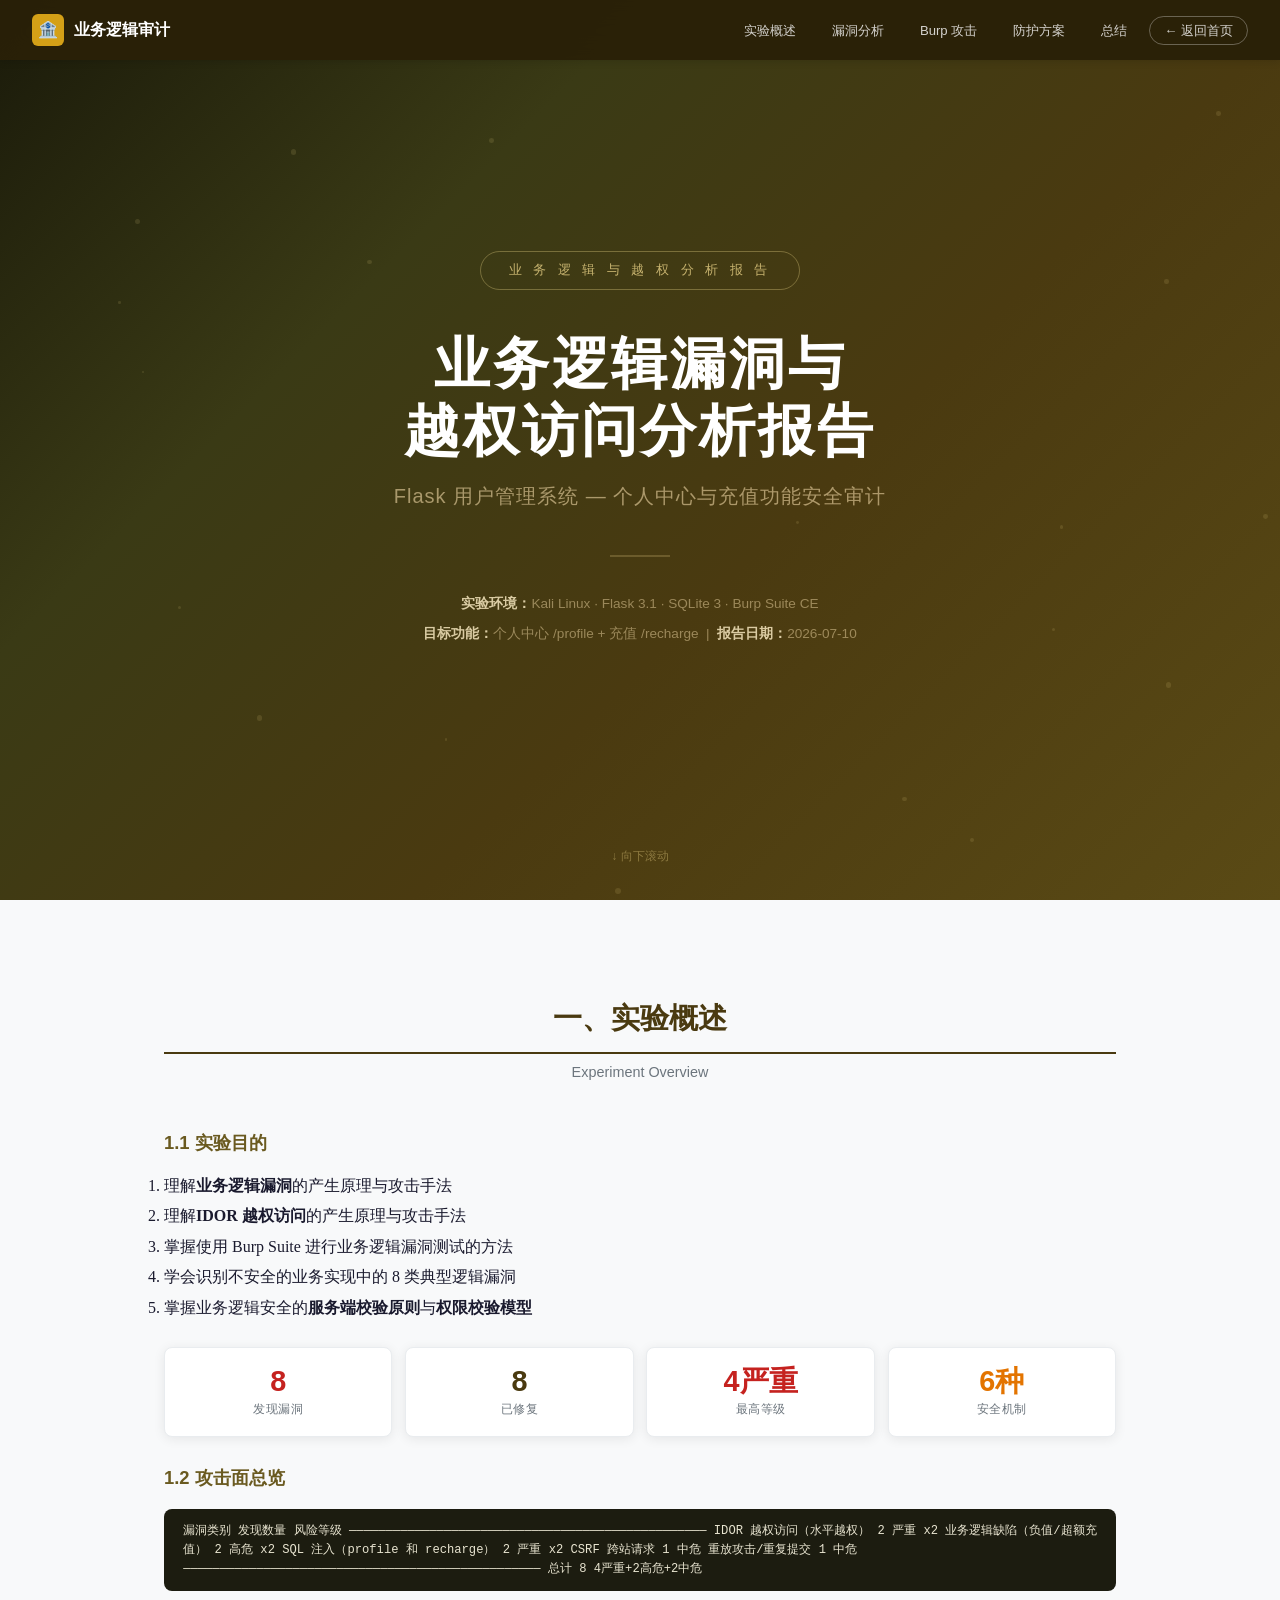
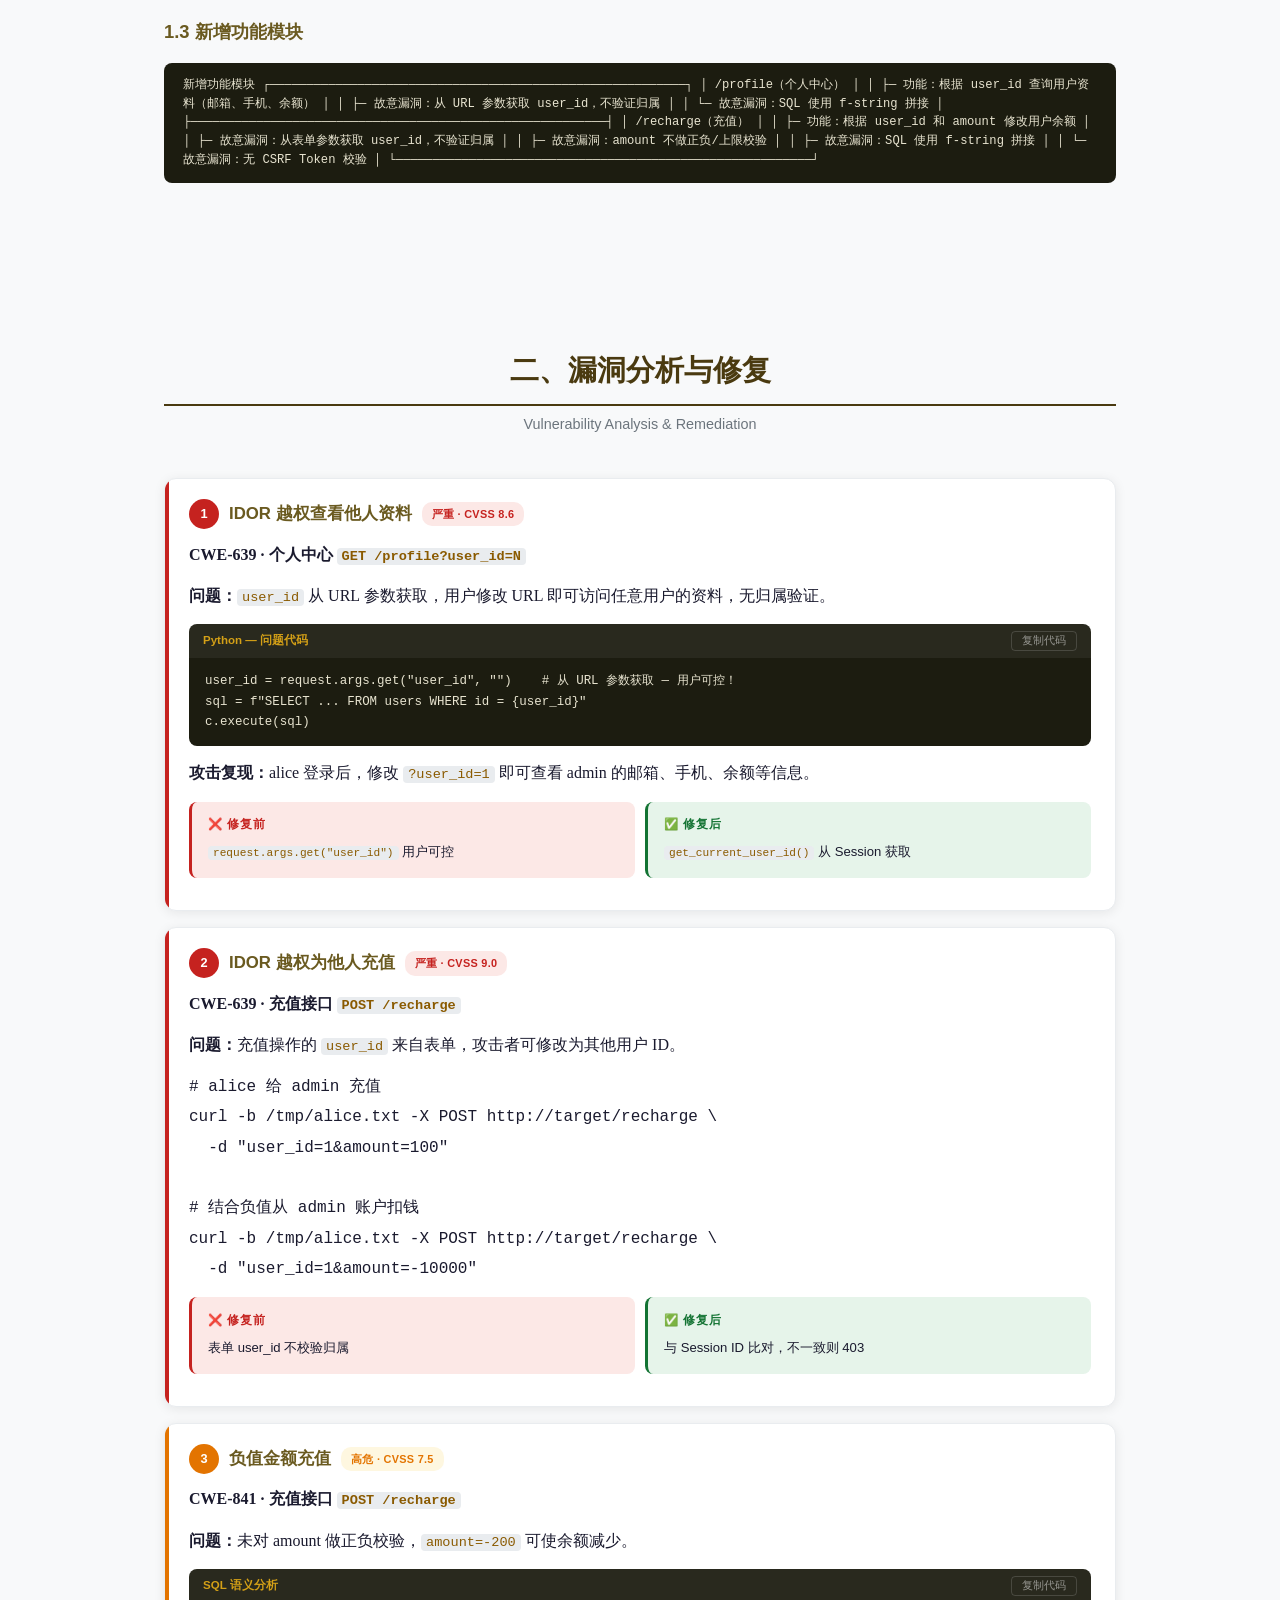
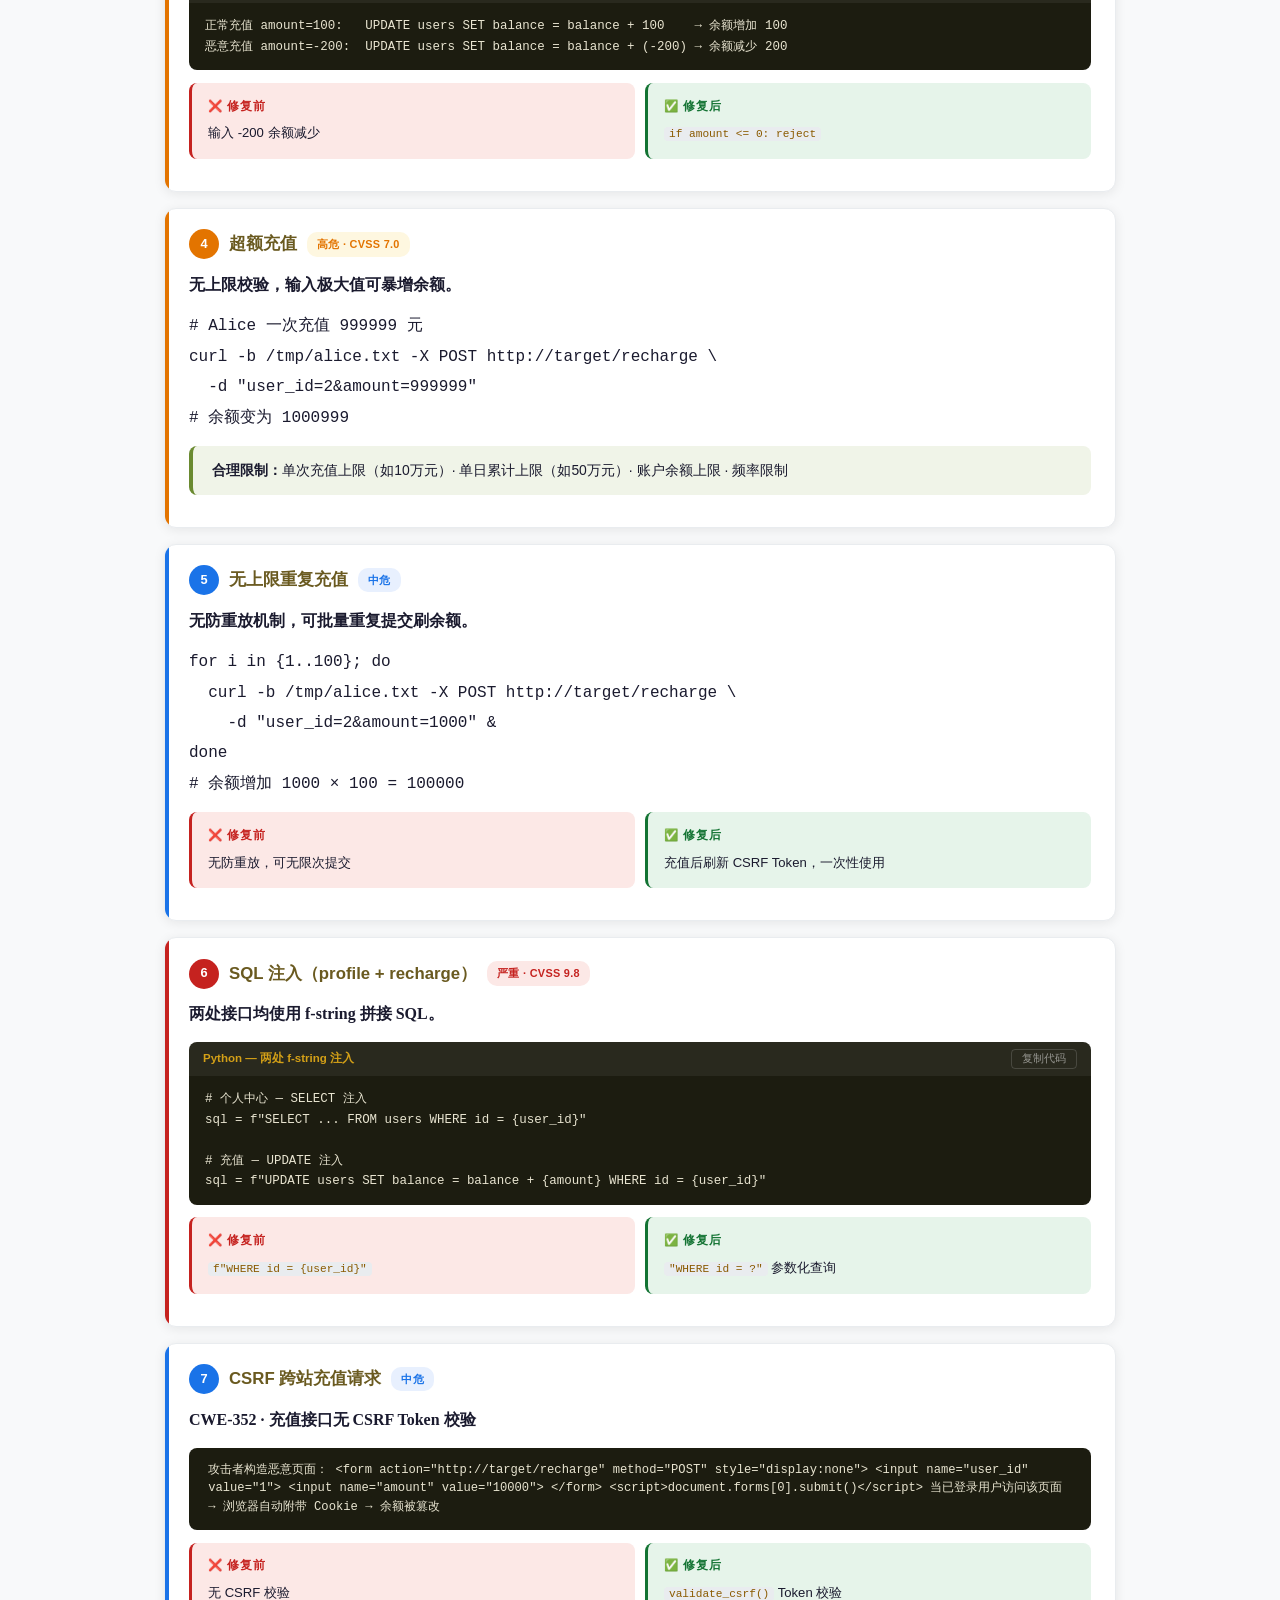
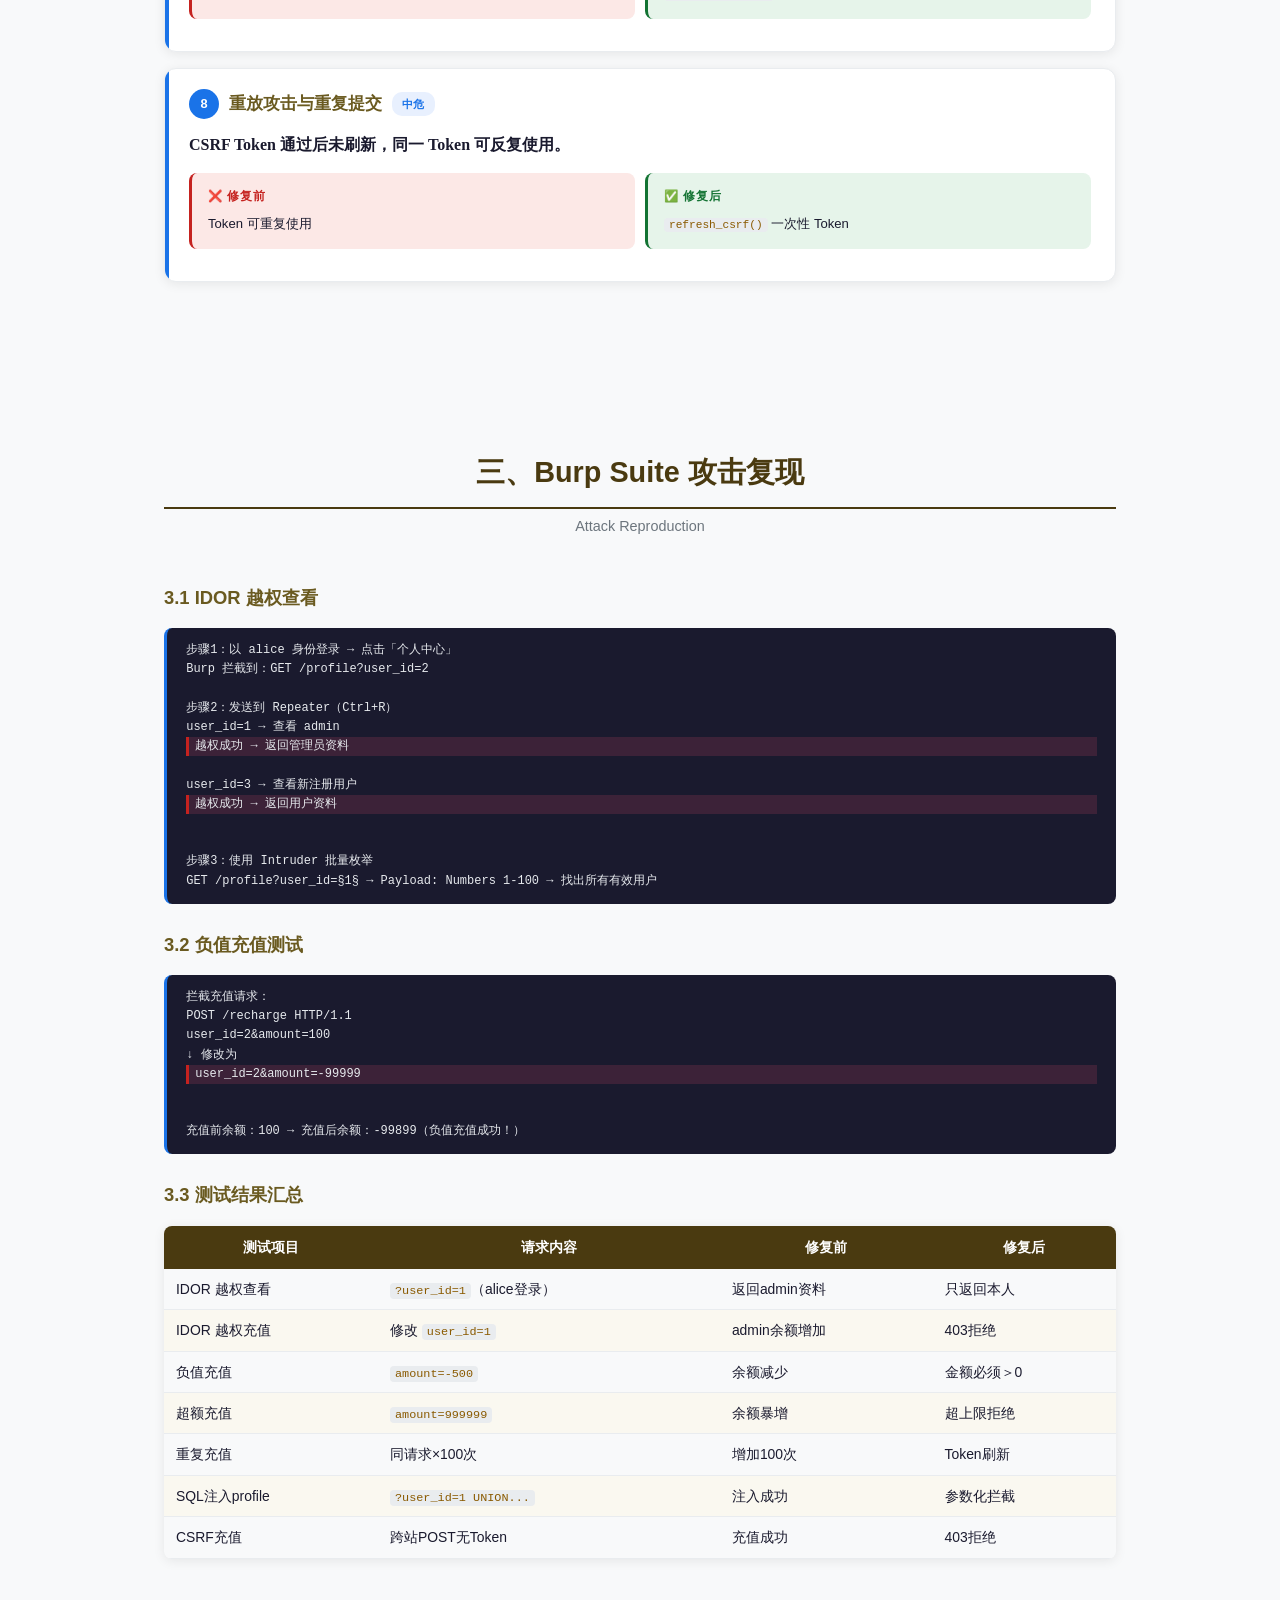
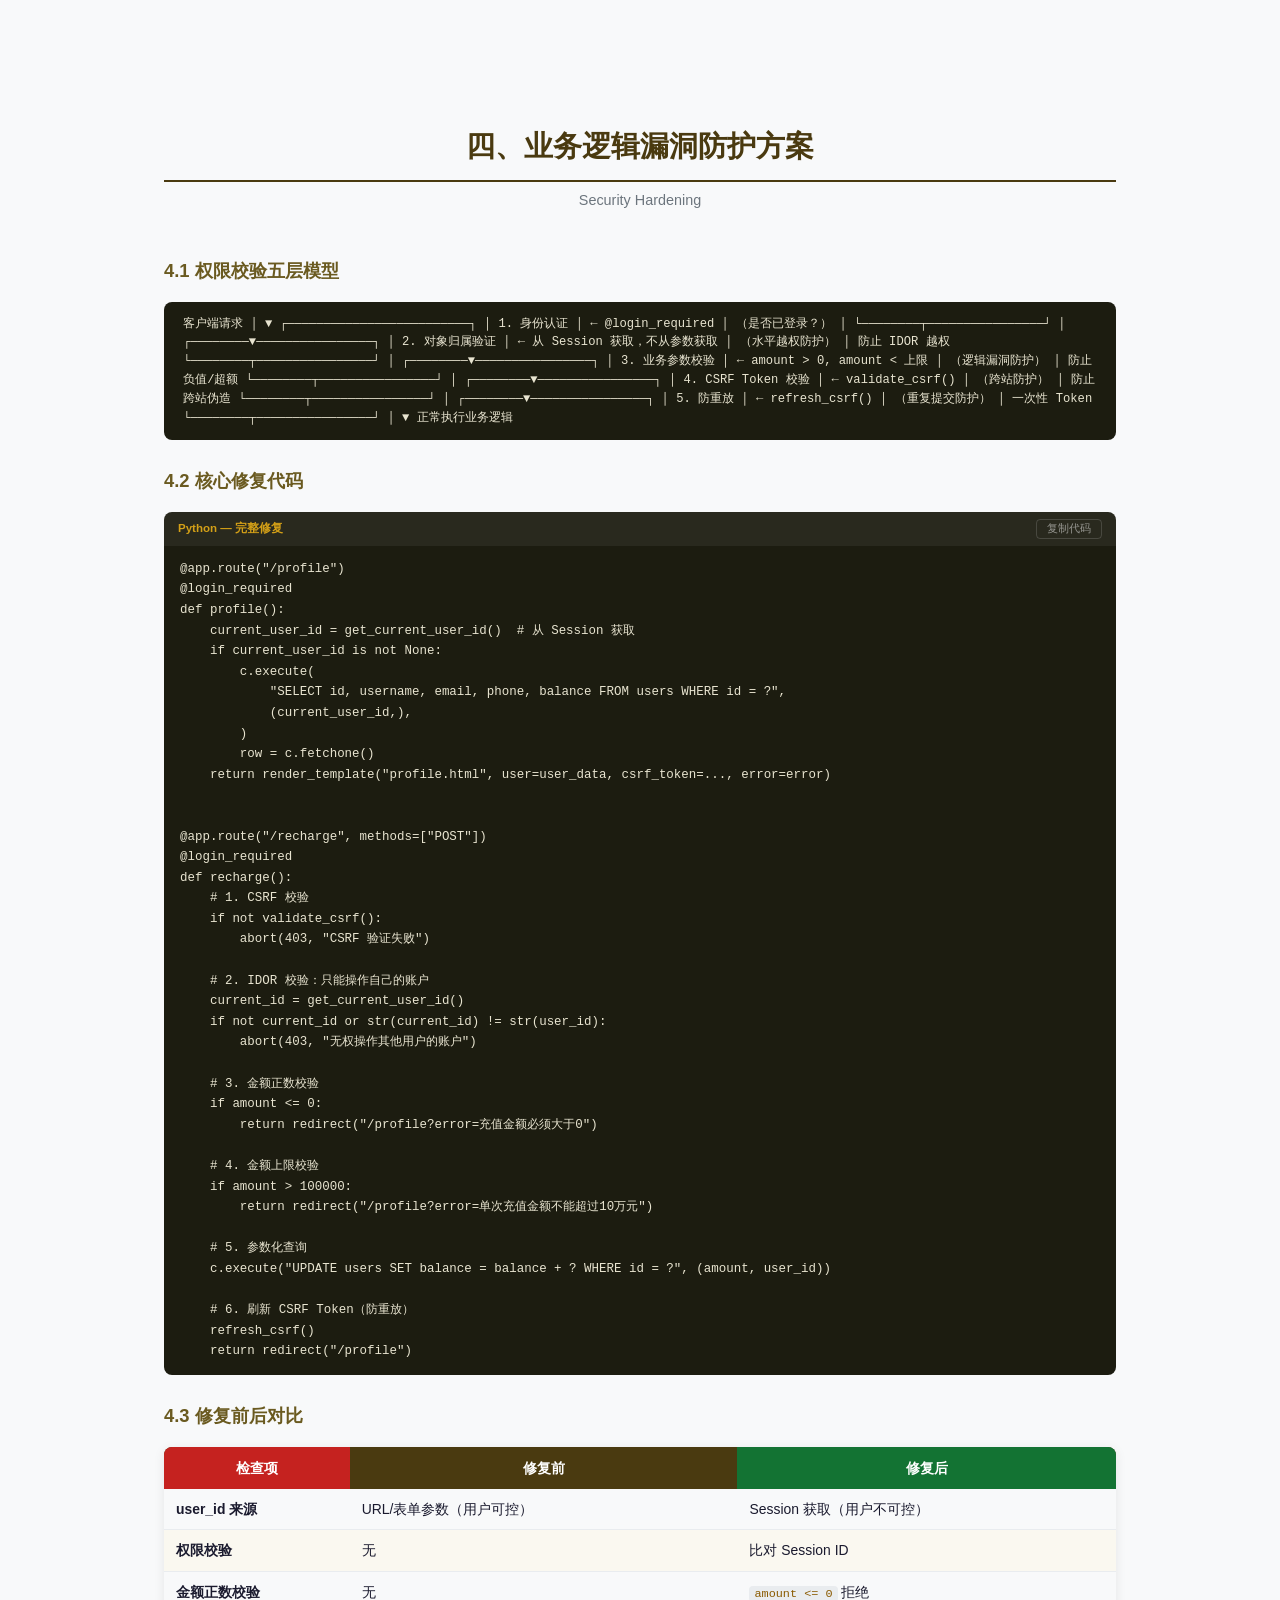
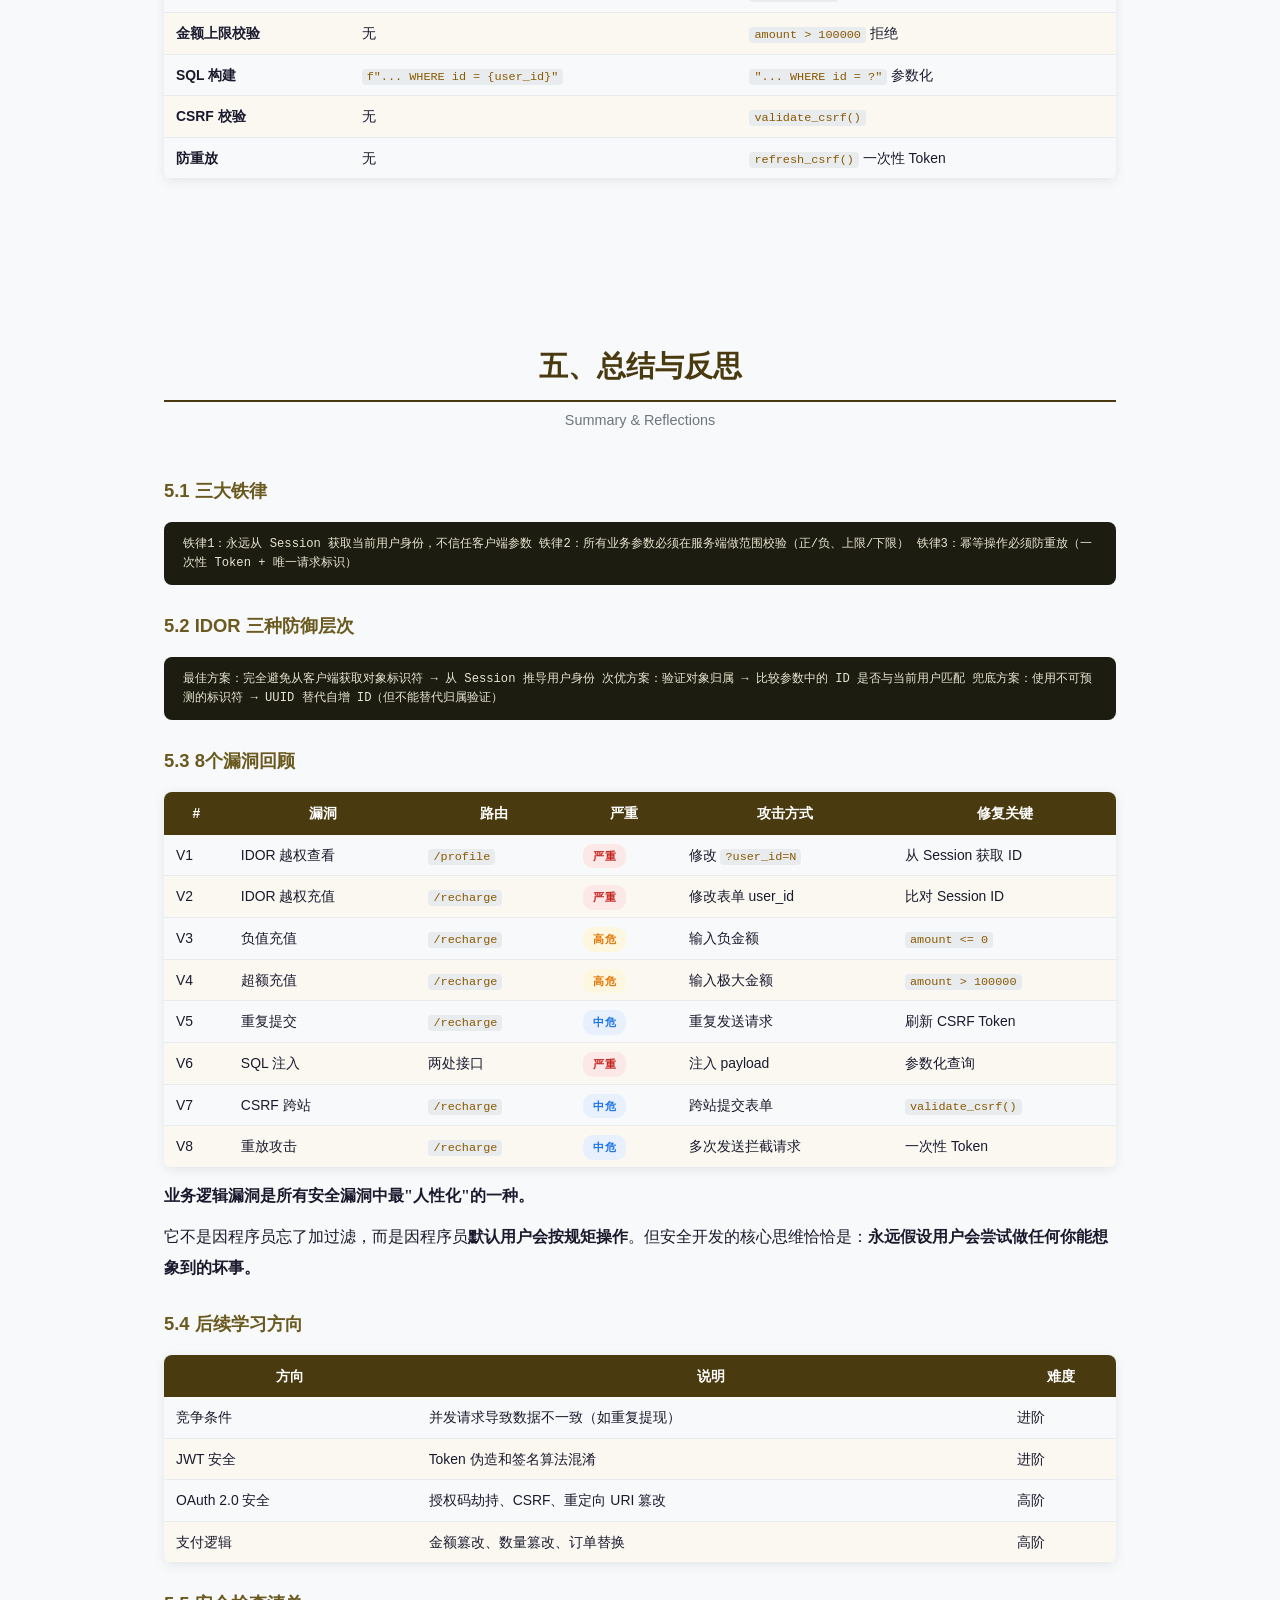
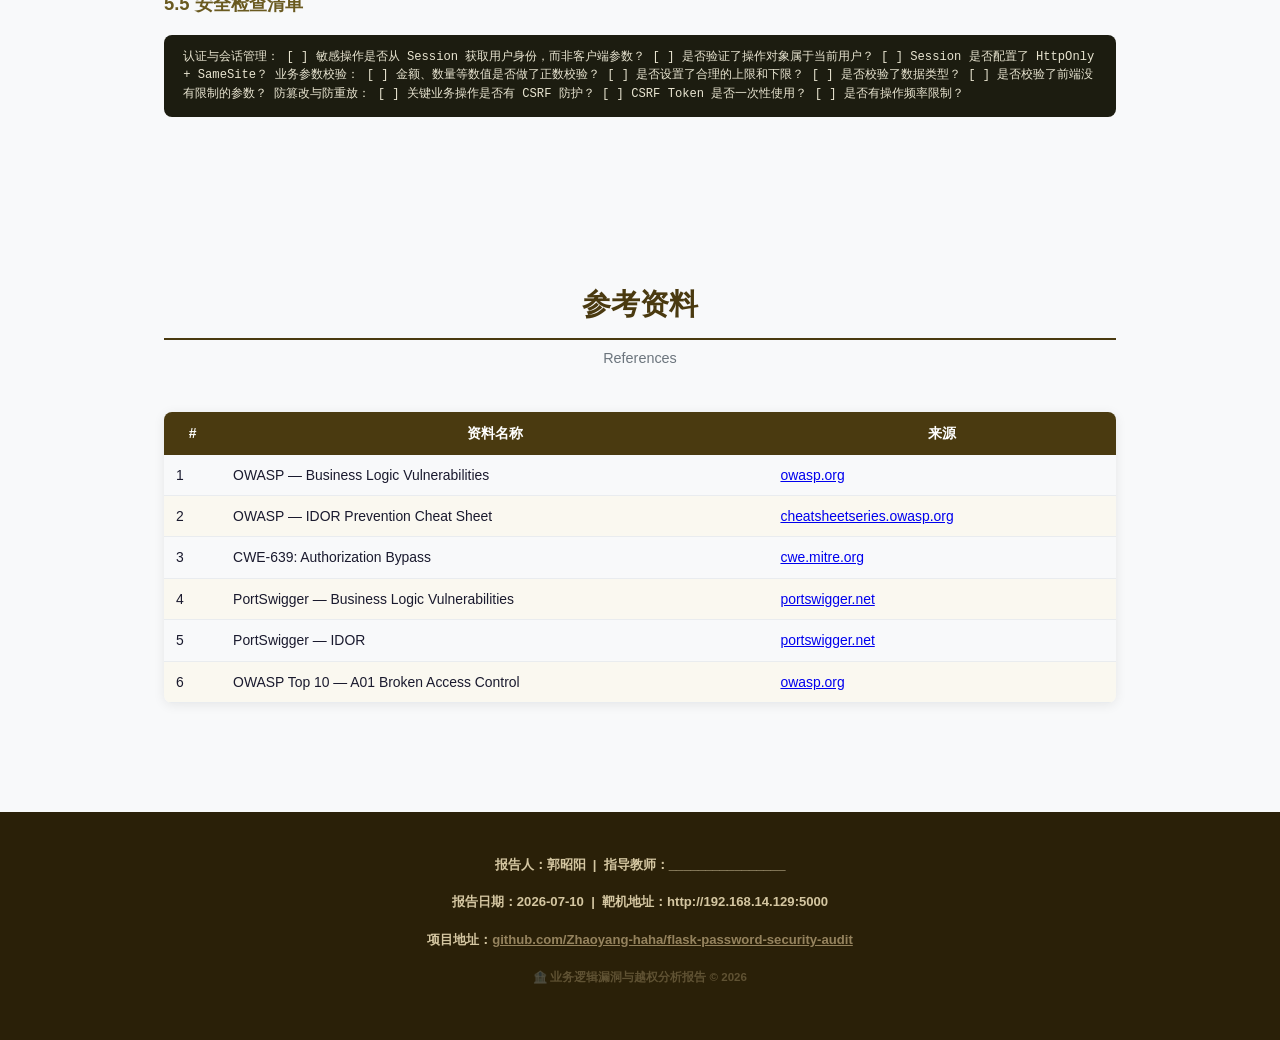
==== commit 7e211c89: "🎯 Optimize project for final review - Remove PDFs (already submitted separately) and standalone .md " ====
--- a/business-logic-audit/index.html
+++ b/business-logic-audit/index.html
@@ -455,7 +455,7 @@
 
 <footer class="footer">
   <div class="container">
-    <p><strong>报告人：</strong>________________ &nbsp;|&nbsp; <strong>指导教师：</strong>________________</p>
+    <p><strong>报告人：<strong>郭昭阳</strong> &nbsp;|&nbsp; <strong>指导教师：</strong>________________</p>
     <p><strong>报告日期：</strong>2026-07-10 &nbsp;|&nbsp; <strong>靶机地址：</strong>http://192.168.14.129:5000</p>
     <p><strong>项目地址：</strong><a href="https://github.com/Zhaoyang-haha/flask-password-security-audit" target="_blank">github.com/Zhaoyang-haha/flask-password-security-audit</a></p>
     <p style="margin-top:.8rem;font-size:.72rem;color:rgba(255,230,180,0.25);">🏦 业务逻辑漏洞与越权分析报告 &copy; 2026</p>
